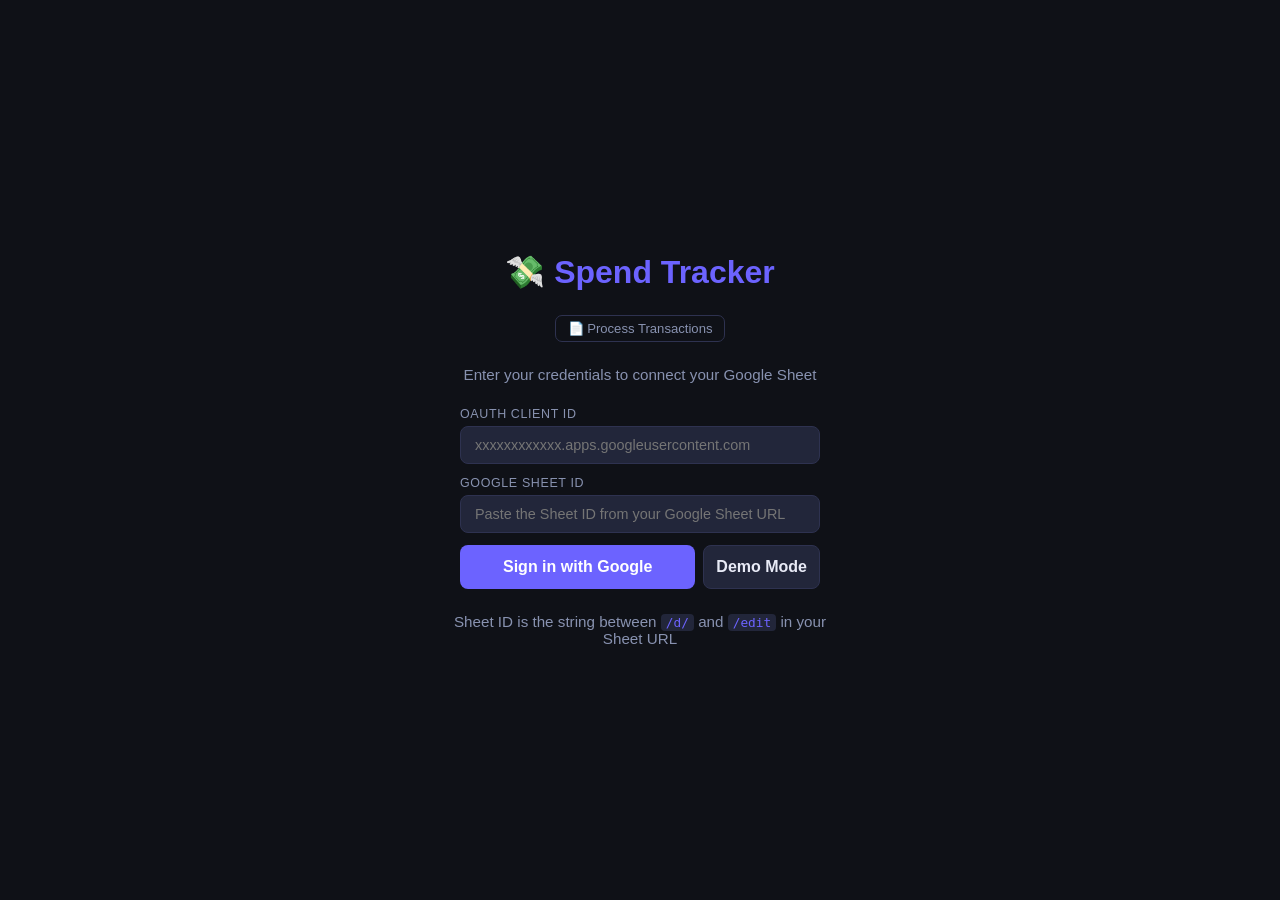
==== index.html @ 16cc3ffd "update to support tab names that are not strictly yeares" ====
<!DOCTYPE html>
<html lang="en">
<head>
  <meta charset="UTF-8" />
  <meta name="viewport" content="width=device-width, initial-scale=1.0"/>
  <title>Spend Tracker</title>
  <script src="https://accounts.google.com/gsi/client" async defer></script>
  <script src="./chart.umd.min.js"></script>
  <style>
    :root {
      --bg: #0f1117;
      --surface: #1a1d27;
      --surface2: #22263a;
      --accent: #6c63ff;
      --accent2: #ff6584;
      --text: #e8eaf6;
      --muted: #8892b0;
      --border: #2e3250;
      --green: #43e97b;
      --red: #ff6584;
    }
    * { box-sizing: border-box; margin: 0; padding: 0; }
    body { background: var(--bg); color: var(--text); font-family: 'Segoe UI', sans-serif; min-height: 100vh; }

    /* AUTH SCREEN */
    #auth-screen {
      display: flex; flex-direction: column; align-items: center; justify-content: center;
      height: 100vh; gap: 24px;
    }
    #auth-screen h1 { font-size: 2rem; color: var(--accent); }
    #auth-screen p { color: var(--muted); font-size: 0.95rem; }
    #config-form { display: flex; flex-direction: column; gap: 12px; width: 360px; }
    #config-form input {
      background: var(--surface2); border: 1px solid var(--border); color: var(--text);
      padding: 10px 14px; border-radius: 8px; font-size: 0.9rem; outline: none;
    }
    #config-form input:focus { border-color: var(--accent); }
    #signin-btn {
      background: var(--accent); color: white; border: none; padding: 12px;
      border-radius: 8px; font-size: 1rem; cursor: pointer; font-weight: 600;
      transition: opacity 0.2s; width: 100%;
    }
    #signin-btn:hover { opacity: 0.85; }
    #config-status { font-size: 0.8rem; color: var(--green); display: none; }
    #auth-error { color: var(--red); font-size: 0.85rem; display: none; }

    /* ── AUTH FORM LABELS ── */
    .field-group { display: flex; flex-direction: column; gap: 5px; }
    .field-group label { font-size: 0.78rem; color: var(--muted); text-transform: uppercase; letter-spacing: 0.05em; }
    .auth-hint { font-size: 0.75rem; color: var(--muted); max-width: 380px; text-align: center; }
    .auth-hint code { background: var(--surface2); padding: 1px 5px; border-radius: 4px; font-size: 0.8rem; color: var(--accent); }
    .btn-row { display:flex; gap:8px; }
    .btn-row #signin-btn { flex: 1 1 auto; width: auto; }
    .demo-mode-btn { background:var(--surface2); border:1px solid var(--border); color:var(--text); padding:12px; border-radius:8px; cursor:pointer; font-size: 1rem; font-weight: 600; }

    /* LOADING */
    #loading { display: none; text-align: center; padding: 60px; color: var(--muted); }
    .spinner { width: 36px; height: 36px; border: 3px solid var(--border); border-top-color: var(--accent); border-radius: 50%; animation: spin 0.8s linear infinite; margin: 0 auto 16px; }
    @keyframes spin { to { transform: rotate(360deg); } }

    /* MAIN APP */
    #app { display: none; padding: 24px; max-width: 1400px; margin: 0 auto; }
    header {
      display: flex; align-items: center; justify-content: space-between;
      margin-bottom: 28px; flex-wrap: wrap; gap: 12px;
    }
    header h1 { font-size: 1.6rem; color: var(--accent); }
    .header-controls { display: flex; gap: 12px; align-items: center; flex-wrap: wrap; }
    select, button.ctrl-btn {
      background: var(--surface2); border: 1px solid var(--border); color: var(--text);
      padding: 8px 14px; border-radius: 8px; font-size: 0.85rem; cursor: pointer; outline: none;
    }
    select:focus, button.ctrl-btn:focus { border-color: var(--accent); }
    button.ctrl-btn:hover { background: var(--border); }
    #signout-btn { color: var(--muted); font-size: 0.8rem; }

    /* KPI CARDS */
    .kpi-grid { display: grid; grid-template-columns: repeat(auto-fit, minmax(180px, 1fr)); gap: 16px; margin-bottom: 28px; }
    .kpi-card {
      background: var(--surface); border: 1px solid var(--border); border-radius: 12px;
      padding: 20px; display: flex; flex-direction: column; gap: 6px;
    }
    .kpi-label { color: var(--muted); font-size: 0.78rem; text-transform: uppercase; letter-spacing: 0.05em; }
    .kpi-value { font-size: 1.6rem; font-weight: 700; color: var(--text); }
    .kpi-sub { color: var(--muted); font-size: 0.8rem; }

    /* CHARTS GRID */
    .charts-grid { display: grid; grid-template-columns: 1fr 1fr; gap: 20px; margin-bottom: 28px; }
    @media (max-width: 900px) { .charts-grid { grid-template-columns: 1fr; } }
    .chart-card {
      background: var(--surface); border: 1px solid var(--border); border-radius: 12px; padding: 20px;
    }
    .chart-card h3 { font-size: 0.9rem; color: var(--muted); margin-bottom: 16px; text-transform: uppercase; letter-spacing: 0.05em; }
    .chart-wrap { position: relative; height: 280px; }
    .chart-wrap-tall { position: relative; height: 320px; }
    .chart-full { grid-column: 1 / -1; }

    /* TABLE */
    .table-card {
      background: var(--surface); border: 1px solid var(--border); border-radius: 12px;
      padding: 20px; margin-bottom: 28px; overflow-x: auto;
    }
    .table-header { display: flex; justify-content: space-between; align-items: center; margin-bottom: 16px; flex-wrap: wrap; gap: 10px; }
    .table-header h3 { font-size: 0.9rem; color: var(--muted); text-transform: uppercase; letter-spacing: 0.05em; }
    #search-input {
      background: var(--surface2); border: 1px solid var(--border); color: var(--text);
      padding: 7px 12px; border-radius: 8px; font-size: 0.85rem; outline: none; width: 220px;
    }
    #search-input:focus { border-color: var(--accent); }
    table { width: 100%; border-collapse: collapse; font-size: 0.85rem; }
    th {
      text-align: left; padding: 10px 12px; color: var(--muted); font-weight: 600;
      border-bottom: 1px solid var(--border); cursor: pointer; user-select: none; white-space: nowrap;
    }
    th:hover { color: var(--accent); }
    td { padding: 9px 12px; border-bottom: 1px solid var(--border); color: var(--text); }
    tr:last-child td { border-bottom: none; }
    tr:hover td { background: var(--surface2); }
    .amount-cell { font-weight: 600; }
    .amount-cell.is-positive { color: #4caf91; }
    .amount-cell.is-negative { color: #e05c5c; }

    .category-badge {
      display: inline-block; padding: 2px 8px; border-radius: 20px;
      font-size: 0.75rem; background: var(--surface2); border: 1px solid var(--border);
    }
    .pagination { display: flex; justify-content: flex-end; align-items: center; gap: 10px; margin-top: 14px; font-size: 0.85rem; color: var(--muted); }
    .page-btn { background: var(--surface2); border: 1px solid var(--border); color: var(--text); padding: 5px 12px; border-radius: 6px; cursor: pointer; }
    .page-btn:disabled { opacity: 0.35; cursor: default; }

    
    /* Make modal inputs match main config inputs */
    .modal-box input {
      background: var(--surface2); border: 1px solid var(--border); color: var(--text);
      padding: 10px 14px; border-radius: 8px; font-size: 0.9rem; outline: none; width: 100%;
    }
    .modal-box input:focus { border-color: var(--accent); }

    /* ── KPI INCOME/EXPENSE TINTS ── */
    .kpi-income { border-left: 3px solid #4caf91; }
    .kpi-expense { border-left: 3px solid #e05c5c; }
    .kpi-positive { color: #4caf91 !important; }
    .kpi-negative { color: #e05c5c !important; }

    /* ── MULTI-SELECT DROPDOWNS ── */
    .multi-select-wrapper { position: relative; display: inline-block; }
    .multi-select-trigger {
      background: var(--surface2); border: 1px solid var(--border); color: var(--text);
      padding: 8px 32px 8px 14px; border-radius: 8px; font-size: 0.85rem; cursor: pointer;
      user-select: none; white-space: nowrap; min-width: 140px; position: relative; display: inline-block;
    }
    .multi-select-trigger::after {
      content: "\25BE"; position: absolute; right: 12px; top: 50%; transform: translateY(-50%);
      color: var(--muted); pointer-events: none;
    }
    .multi-select-trigger.open { border-color: var(--accent); }
    .multi-select-dropdown {
      display: none; position: absolute; top: calc(100% + 6px); left: 0; z-index: 1000;
      background: var(--surface); border: 1px solid var(--border); border-radius: 10px;
      min-width: 210px; max-height: 300px; overflow-y: auto;
      box-shadow: 0 8px 32px #00000066; padding: 6px 0;
    }
    .multi-select-dropdown.open { display: block; }
    .ms-search {
      width: calc(100% - 16px); margin: 6px 8px 8px; padding: 7px 10px;
      background: var(--surface2); border: 1px solid var(--border); border-radius: 6px;
      color: var(--text); font-size: 0.82rem; outline: none; display: block;
    }
    .ms-search:focus { border-color: var(--accent); }
    .ms-actions { display: flex; gap: 8px; padding: 0 12px 8px; border-bottom: 1px solid var(--border); margin-bottom: 4px; }
    .ms-action-btn { font-size: 0.75rem; color: var(--accent); background: none; border: none; cursor: pointer; padding: 0; }
    .ms-action-btn:hover { text-decoration: underline; }
    .ms-option { display: flex; align-items: center; gap: 8px; padding: 7px 14px; cursor: pointer; font-size: 0.85rem; }
    .ms-option:hover { background: var(--surface2); }
    .ms-option input[type=checkbox] { accent-color: var(--accent); width: 14px; height: 14px; cursor: pointer; flex-shrink: 0; }
    .ms-option label { cursor: pointer; flex: 1; overflow: hidden; text-overflow: ellipsis; white-space: nowrap; }
    .ms-badge { background: var(--accent); color: white; border-radius: 10px; padding: 1px 7px; font-size: 0.72rem; font-weight: 700; margin-left: 4px; }

    /* ── CATEGORY TYPE MODAL ── */
    .modal-overlay {
      position: fixed; inset: 0; background: #00000099; z-index: 2000;
      display: flex; align-items: center; justify-content: center;
    }
    .modal-box {
      background: var(--surface); border: 1px solid var(--border); border-radius: 14px;
      padding: 28px; width: min(560px, 92vw); max-height: 80vh;
      display: flex; flex-direction: column; gap: 14px;
      box-shadow: 0 16px 60px #00000088;
    }
    .modal-header { display: flex; justify-content: space-between; align-items: center; }
    .modal-header h2 { font-size: 1.1rem; font-weight: 700; }
    .modal-close { background: none; border: none; color: var(--muted); font-size: 1.2rem; cursor: pointer; }
    .modal-close:hover { color: var(--text); }
    .modal-hint { font-size: 0.82rem; color: var(--muted); }
    #cat-type-list { overflow-y: auto; flex: 1; display: flex; flex-direction: column; gap: 6px; }
    .cat-type-row {
      display: flex; align-items: center; justify-content: space-between;
      padding: 9px 12px; border-radius: 8px; background: var(--surface2);
    }
    .cat-type-name { font-size: 0.88rem; flex: 1; }
    .type-toggle { display: flex; border-radius: 6px; overflow: hidden; border: 1px solid var(--border); }
    .type-btn {
      padding: 5px 14px; font-size: 0.78rem; font-weight: 600; cursor: pointer;
      border: none; background: var(--surface); color: var(--muted); transition: all 0.15s;
    }
    .type-btn.active-expense { background: #e05c5c22; color: #e05c5c; }
    .type-btn.active-income  { background: #4caf9122; color: #4caf91; }

    .header-nav { display: flex; align-items: center; gap: 4px; }
    .nav-link { color: var(--muted); text-decoration: none; font-size: 0.82rem; padding: 5px 12px; border-radius: 7px; border: 1px solid var(--border); transition: color 0.15s, border-color 0.15s; white-space: nowrap; }
    .nav-link:hover { color: var(--accent); border-color: var(--accent); }

    /* ── FREQUENCY TOGGLE ── */
    .freq-toggle-row {
      display: flex;
      align-items: center;
      gap: 10px;
      margin-bottom: 20px;  /* matches charts-grid gap of 20px */
    }
    .freq-toggle {
      display: inline-flex; border: 1px solid var(--border);
      border-radius: 8px; overflow: hidden; flex-shrink: 0;
    }
    .freq-btn {
      background: var(--surface2); color: var(--muted);
      border: none; padding: 7px 14px; font-size: 0.82rem;
      font-weight: 600; cursor: pointer; font-family: inherit;
      border-right: 1px solid var(--border); transition: background 0.15s, color 0.15s;
    }
    .freq-btn:last-child { border-right: none; }
    .freq-btn:hover { color: var(--text); }
    .freq-btn.active { background: var(--accent); color: white; }
  </style>
</head>

<body>
<!-- AUTH SCREEN -->
<div id="auth-screen">
  <h1>&#x1F4B8; Spend Tracker</h1>
      <nav class="header-nav"><a href="./process.html" class="nav-link">&#x1F4C4; Process Transactions</a></nav>
  <p>Enter your credentials to connect your Google Sheet</p>
  <div id="config-form">
    <div id="config-status">&#x2713; config.json found &mdash; values pre-filled</div>
    <div class="field-group">
      <label for="client-id-input">OAuth Client ID</label>
      <input type="text" id="client-id-input" placeholder="xxxxxxxxxxxx.apps.googleusercontent.com" autocomplete="off" spellcheck="false" />
    </div>
    <div class="field-group">
      <label for="sheet-id-input">Google Sheet ID</label>
      <input type="text" id="sheet-id-input" placeholder="Paste the Sheet ID from your Google Sheet URL" autocomplete="off" spellcheck="false" />
    </div>
    <div class="btn-row">
      <button id="signin-btn">Sign in with Google</button>
      <button id="demo-mode-btn" type="button" class="demo-mode-btn">Demo Mode</button>
    </div>
    <div id="auth-error"></div>
  </div>
  <p class="auth-hint">Sheet ID is the string between <code>/d/</code> and <code>/edit</code> in your Sheet URL</p>
</div>

<!-- LOADING -->
<div id="loading">
  <div class="spinner"></div>
  <p>Fetching your spending data...</p>
</div>

<!-- DEMO MODE MODAL -->
<div id="demo-overlay" class="modal-overlay" style="display:none">
  <div class="modal-box">
    <div class="modal-header">
      <h2>Demo Mode — Public Sheet</h2>
      <button class="modal-close" id="demo-close">&#x2715;</button>
    </div>
    <p class="modal-hint">Enter a public Google Sheet ID and comma-separated <code>gid</code> values for the tabs to ingest.</p>
    <div style="display:flex;flex-direction:column;gap:8px;">
      <div class="field-group">
        <label for="demo-sheet-id">Sheet ID</label>
        <input id="demo-sheet-id" type="text" placeholder="Public Sheet ID" />
      </div>
      <div class="field-group">
        <label for="demo-gids">gids (comma separated)</label>
        <input id="demo-gids" type="text" placeholder="e.g. 0,1" />
      </div>
      <div style="display:flex;gap:8px;justify-content:flex-end;margin-top:8px;">
        <button class="ctrl-btn" id="demo-load-btn">Load Demo</button>
        <button class="ctrl-btn" id="demo-cancel">Cancel</button>
      </div>
    </div>
  </div>
</div>

<!-- MAIN APP -->
<div id="app">
  <header>
    <h1>&#x1F4B8; Spend Tracker</h1>
    <div class="header-controls">
      <div class="multi-select-wrapper" id="year-wrapper">
        <div class="multi-select-trigger" id="year-trigger">All Years</div>
        <div class="multi-select-dropdown" id="year-dropdown">
          <div class="ms-actions">
            <button class="ms-action-btn" data-ms="year" data-action="all">Select all</button>
            <button class="ms-action-btn" data-ms="year" data-action="clear">Clear all</button>
          </div>
          <div id="year-options"></div>
        </div>
      </div>
      <div class="multi-select-wrapper" id="month-wrapper">
        <div class="multi-select-trigger" id="month-trigger">All Months</div>
        <div class="multi-select-dropdown" id="month-dropdown">
          <div class="ms-actions">
            <button class="ms-action-btn" data-ms="month" data-action="all">Select all</button>
            <button class="ms-action-btn" data-ms="month" data-action="clear">Clear all</button>
          </div>
          <div id="month-options"></div>
        </div>
      </div>
      <div class="multi-select-wrapper" id="owner-wrapper">
        <div class="multi-select-trigger" id="owner-trigger">All Owners</div>
        <div class="multi-select-dropdown" id="owner-dropdown">
          <input class="ms-search" id="owner-search" type="text" placeholder="Search&#x2026;" />
          <div class="ms-actions">
            <button class="ms-action-btn" data-ms="owner" data-action="all">Select all</button>
            <button class="ms-action-btn" data-ms="owner" data-action="clear">Clear all</button>
          </div>
          <div id="owner-options"></div>
        </div>
      </div>
      <div class="multi-select-wrapper" id="cat-wrapper">
        <div class="multi-select-trigger" id="cat-trigger">All Categories</div>
        <div class="multi-select-dropdown" id="cat-dropdown">
          <input class="ms-search" id="cat-search" type="text" placeholder="Search&#x2026;" />
          <div class="ms-actions">
            <button class="ms-action-btn" data-ms="cat" data-action="all">Select all</button>
            <button class="ms-action-btn" data-ms="cat" data-action="clear">Clear all</button>
          </div>
          <div id="cat-options"></div>
        </div>
      </div>
      <button class="ctrl-btn" id="cat-type-btn">&#x2699;&#xFE0F; Categories</button>
      <button class="ctrl-btn" id="refresh-btn">&#x27F3; Refresh</button>
      <button class="ctrl-btn" id="signout-btn">Sign Out</button>
    </div>
  </header>

  <!-- KPIs -->
  <div class="kpi-grid">
    <div class="kpi-card kpi-income">
      <div class="kpi-label">Total Income</div>
      <div class="kpi-value" id="kpi-income">&#x2014;</div>
      <div class="kpi-sub" id="kpi-income-sub"></div>
    </div>
    <div class="kpi-card kpi-expense">
      <div class="kpi-label">Total Expenses</div>
      <div class="kpi-value" id="kpi-expenses">&#x2014;</div>
      <div class="kpi-sub" id="kpi-expenses-sub"></div>
    </div>
    <div class="kpi-card">
      <div class="kpi-label">Net</div>
      <div class="kpi-value" id="kpi-net">&#x2014;</div>
      <div class="kpi-sub" id="kpi-net-sub"></div>
    </div>
    <div class="kpi-card">
      <div class="kpi-label">Avg Expenses / Month</div>
      <div class="kpi-value" id="kpi-avg-month">&#x2014;</div>
      <div class="kpi-sub" id="kpi-avg-sub"></div>
    </div>
    <div class="kpi-card">
      <div class="kpi-label">Top Expense Category</div>
      <div class="kpi-value" id="kpi-top-cat" style="font-size:1.1rem">&#x2014;</div>
      <div class="kpi-sub" id="kpi-top-cat-sub"></div>
    </div>
    <div class="kpi-card">
      <div class="kpi-label">Transactions</div>
      <div class="kpi-value" id="kpi-txns">&#x2014;</div>
      <div class="kpi-sub" id="kpi-txns-sub"></div>
    </div>
  </div>

  <!-- CATEGORY TYPE MODAL -->
  <div id="cat-type-overlay" class="modal-overlay" style="display:none">
    <div class="modal-box">
      <div class="modal-header">
        <h2>Category Type Mapping</h2>
        <button class="modal-close" id="cat-type-close">&#x2715;</button>
      </div>
      <p class="modal-hint">Toggle each category between <strong>Expense</strong> and <strong>Income</strong>. Changes apply immediately.</p>
      <div id="cat-type-list"></div>
    </div>
  </div>

  <!-- CHARTS FREQUENCY SELECTOR -->
  <div class="freq-toggle-row ">
    <span style="font-size:0.78rem; color:var(--muted); text-transform:uppercase; letter-spacing:0.05em;">Chart Period</span>
    <div class="freq-toggle" id="freq-toggle">
      <button class="freq-btn active" data-freq="monthly">Monthly</button>
      <button class="freq-btn" data-freq="quarterly">Quarterly</button>
      <button class="freq-btn" data-freq="yearly">Yearly</button>
    </div>
  </div>

<!-- CHARTS -->
  <div class="charts-grid">
    <div class="chart-card chart-full">
      <h3 id="title-trend">Net Trend</h3>
      <div class="chart-wrap"><canvas id="chart-trend"></canvas></div>
    </div>
    <div class="chart-card">
      <h3 id="title-exptrend">Expense Trend</h3>
      <div class="chart-wrap"><canvas id="chart-expense-trend"></canvas></div>
    </div>
    <div class="chart-card">
      <h3 id="title-income-trend">Income Trend</h3>
      <div class="chart-wrap"><canvas id="chart-income-trend"></canvas></div>
    </div>
    <div class="chart-card">
      <h3>Expense by Category</h3>
      <div class="chart-wrap-tall"><canvas id="chart-category-donut"></canvas></div>
    </div>
    <div class="chart-card">
      <h3>Top Expense Categories</h3>
      <div class="chart-wrap"><canvas id="chart-category-bar"></canvas></div>
    </div>
    <div class="chart-card chart-full">
      <h3 id="title-category-period">Categorized Expenses by Period</h3>
      <div class="chart-wrap-tall"><canvas id="chart-category-period"></canvas></div>
    </div>
  </div>

  <!-- TABLE -->
  <div class="table-card">
    <div class="table-header">
      <h3>Transactions</h3>
      <input type="text" id="search-input" placeholder="Search description, category&#x2026;" />
    </div>
    <table id="txn-table">
      <thead>
        <tr>
          <th data-col="date">Date &#x21D5;</th>
          <th data-col="description">Description &#x21D5;</th>
          <th data-col="amount">Amount &#x21D5;</th>
          <th data-col="category">Category &#x21D5;</th>
          <th data-col="account">Account &#x21D5;</th>
          <th data-col="accountOwner">Owner &#x21D5;</th>
          <th data-col="notes">Notes</th>
        </tr>
      </thead>
      <tbody id="txn-tbody"></tbody>
    </table>
    <div class="pagination">
      <span id="page-info"></span>
      <button class="page-btn" id="prev-btn">&#x2039; Prev</button>
      <button class="page-btn" id="next-btn">Next &#x203A;</button>
    </div>
  </div>
</div>

<script>
// ─── CONFIG LOADING ───────────────────────────────────────────────────────────
// Reads CLIENT_ID and SHEET_ID from config.json sitting next to this file.
// config.json format:
// {
//   "clientId": "YOUR_CLIENT_ID.apps.googleusercontent.com",
//   "sheetId":  "YOUR_GOOGLE_SHEET_ID"
// }

let CONFIG = {};

async function loadConfig() {
  try {
    const res = await fetch('./config.json');
    if (!res.ok) throw new Error('no config');
    CONFIG = await res.json();
    let prefilled = false;
    if (CONFIG.clientId) { document.getElementById('client-id-input').value = CONFIG.clientId; prefilled = true; }
    if (CONFIG.sheetId)  { document.getElementById('sheet-id-input').value  = CONFIG.sheetId;  prefilled = true; }
    if (prefilled) document.getElementById('config-status').style.display = 'block';
  } catch {
    // No config.json — boxes left blank for manual entry
  }
}

// ─── STATE ────────────────────────────────────────────────────────────────────
let accessToken = null;
let allData = [];
let filteredData = [];
let sortCol = 'date';
let sortDir = 'desc';
let currentPage = 1;
const PAGE_SIZE = 25;
let charts = {};

const MONTHS = ['Jan','Feb','Mar','Apr','May','Jun','Jul','Aug','Sep','Oct','Nov','Dec'];
const PALETTE = [
  '#6c63ff','#ff6584','#43e97b','#f7971e','#38f9d7','#fa709a',
  '#a18cd1','#ffecd2','#96fbc4','#f093fb','#4facfe','#43cbff'
];

// ─── INIT ─────────────────────────────────────────────────────────────────────
window.addEventListener('load', async () => {
  await loadConfig();
  document.getElementById('signin-btn').addEventListener('click', startSignIn);
  // Demo Mode button wiring
  const demoBtn = document.getElementById('demo-mode-btn');
  const demoOverlay = document.getElementById('demo-overlay');
  const demoClose = document.getElementById('demo-close');
  const demoCancel = document.getElementById('demo-cancel');
  const demoLoad = document.getElementById('demo-load-btn');
  const demoSheetInput = document.getElementById('demo-sheet-id');
  const demoGidsInput = document.getElementById('demo-gids');
  if (demoBtn) demoBtn.addEventListener('click', (e) => {
    e.stopPropagation();
    // Prefill public demo values
    if (demoSheetInput) demoSheetInput.value = '1Ub6uzHLCIEj7f4zMVY96VhFcR3gRoz9xt9j8hp86oLk';
    if (demoGidsInput) demoGidsInput.value = '0,1978512565';
    if (demoOverlay) demoOverlay.style.display = 'flex';
    if (demoSheetInput) demoSheetInput.focus();
  });
  if (demoClose) demoClose.addEventListener('click', () => demoOverlay.style.display = 'none');
  if (demoCancel) demoCancel.addEventListener('click', () => demoOverlay.style.display = 'none');
  if (demoOverlay) demoOverlay.addEventListener('click', (e) => { if (e.target === demoOverlay) demoOverlay.style.display = 'none'; });
  if (demoLoad) demoLoad.addEventListener('click', async () => {
    const sid = (demoSheetInput && demoSheetInput.value || '').trim();
    const gids = (demoGidsInput && demoGidsInput.value || '').split(',').map(s => s.trim()).filter(Boolean);
    if (!sid || gids.length === 0) { alert('Please enter sheet ID and at least one gid'); return; }
    demoOverlay.style.display = 'none';
    await loadPublicData(sid, gids);
  });
  initAllMultiSelects();
  document.getElementById('cat-type-btn').addEventListener('click', () => {
    document.getElementById('cat-type-overlay').style.display = 'flex';
  });
  document.getElementById('cat-type-close').addEventListener('click', () => {
    document.getElementById('cat-type-overlay').style.display = 'none';
  });
  document.getElementById('cat-type-overlay').addEventListener('click', (e) => {
    if (e.target === document.getElementById('cat-type-overlay'))
      document.getElementById('cat-type-overlay').style.display = 'none';
  });
  document.getElementById('freq-toggle').addEventListener('click', e => {
    const btn = e.target.closest('.freq-btn');
    if (!btn) return;
    chartFreq = btn.dataset.freq;
    document.querySelectorAll('.freq-btn').forEach(b => b.classList.toggle('active', b === btn));
    updateChartTitles();
    renderCharts();
  });
});

// ─── AUTH ─────────────────────────────────────────────────────────────────────
let tokenClient;

function startSignIn() {
  const clientId = document.getElementById('client-id-input').value.trim();
  const sheetId  = document.getElementById('sheet-id-input').value.trim();
  if (!clientId) { showAuthError('Please enter your OAuth Client ID.'); return; }
  if (!sheetId)  { showAuthError('Please enter your Google Sheet ID.'); return; }

  tokenClient = google.accounts.oauth2.initTokenClient({
    client_id: clientId,
    scope: 'https://www.googleapis.com/auth/spreadsheets.readonly',
    callback: async (resp) => {
      if (resp.error) { showAuthError('Sign-in failed: ' + resp.error); return; }
      accessToken = resp.access_token;
      await loadAllData(sheetId);
    }
  });
  tokenClient.requestAccessToken({ prompt: 'consent' });
}

function showAuthError(msg) {
  const el = document.getElementById('auth-error');
  el.textContent = msg;
  el.style.display = 'block';
}

// ─── DATA FETCHING ────────────────────────────────────────────────────────────
async function loadAllData(sheetId) {
  document.getElementById('auth-screen').style.display = 'none';
  document.getElementById('loading').style.display = 'block';

  const currentYear = new Date().getFullYear();
  const sheetTabs = CONFIG.sheetTabs || Array.from({ length: currentYear - 2019 }, (_, i) => String(2020 + i));

  const results = await Promise.all(
    sheetTabs.map(async tab => {
      try {
        const range = encodeURIComponent(`${tab}!A:H`);
        const url = `https://sheets.googleapis.com/v4/spreadsheets/${sheetId}/values/${range}`;
        const res = await fetch(url, { headers: { Authorization: `Bearer ${accessToken}` } });
        console.log(`Tab "${tab}" → HTTP ${res.status}`);
        if (!res.ok) return [];
        const json = await res.json();
        const rows = json.values;
        console.log(`Tab "${tab}" → rows:`, rows?.length);
        if (!rows || rows.length < 2) return [];

        const headers = rows[0].map(h => h.trim().toLowerCase());
        console.log(`Tab "${tab}" → headers:`, headers);
        const idx = {
          date:         headers.indexOf('date'),
          description:  headers.indexOf('description'),
          amount:       headers.indexOf('amount'),
          account:      headers.indexOf('account'),
          category:     headers.indexOf('category'),
          month:        headers.indexOf('month'),
          accountOwner: headers.indexOf('account owner'),
          notes:        headers.indexOf('notes'),
        };

        return rows.slice(1).flatMap(r => {
          const amount = parseFloat((r[idx.amount] || '0').replace(/[$,]/g, ''));
          if (!r[idx.date] || isNaN(amount) || amount === 0) return [];
          const parts = r[idx.date].split('/');
          const dateObj = parts.length === 3
            ? new Date(parseInt(parts[2]), parseInt(parts[0]) - 1, parseInt(parts[1]))
            : null;
          return [{
            date:         r[idx.date] || '',
            dateObj,
            year:         dateObj ? dateObj.getFullYear() : null,
            monthNum:     dateObj ? dateObj.getMonth() + 1 : null,
            description:  r[idx.description] || '',
            amount,
            account:      idx.account      >= 0 ? (r[idx.account]      || '')               : '',
            category:     idx.category     >= 0 ? (r[idx.category]     || 'Uncategorized')  : 'Uncategorized',
            accountOwner: idx.accountOwner >= 0 ? (r[idx.accountOwner] || '')               : '',
            notes:        idx.notes        >= 0 ? (r[idx.notes]        || '')               : '',
          }];
        });

      } catch (e) {
        console.warn(`Could not load sheet tab "${tab}"`, e);
        return [];
      }
    })
  );
  console.log('sheetTabs used:', sheetTabs);
  console.log('results:', results);
  console.log('allData after flat:', results.flat().length, 'rows');

  allData = results.flat().sort((a, b) => (b.dateObj || 0) - (a.dateObj || 0));
  document.getElementById('loading').style.display = 'none';
  document.getElementById('app').style.display = 'block';
  populateFilters();
  applyFiltersAndRender();
}


// ─── FILTERS ──────────────────────────────────────────────────────────────────
function populateFilters() {
  const years = [...new Set(allData.map(r => r.year))].sort((a,b) => b-a);
  populateMSOptions('year', years.map(y => ({ value: String(y), label: String(y) })));

  const MONTH_NAMES = ['January','February','March','April','May','June','July','August','September','October','November','December'];
  const monthNums = new Set(allData.map(r => r.monthNum).filter(Boolean));
  const months = MONTH_NAMES.map((name,i) => ({ value: String(i+1), label: name })).filter(m => monthNums.has(parseInt(m.value)));
  populateMSOptions('month', months);

  const owners = [...new Set(allData.map(r => r.accountOwner).filter(Boolean))].sort();
  populateMSOptions('owner', owners.map(o => ({ value: o, label: o })));

  const cats = [...new Set(allData.map(r => r.category))].sort();
  populateMSOptions('cat', cats.map(c => ({ value: c, label: c })));

  buildCategoryTypeDefaults(cats);
  renderCategoryTypeModal(cats);
}

function getFilters() { return {}; }

function applyFiltersAndRender() {
  filteredData = allData.filter(r => {
    if (excluded.year.size  > 0 && excluded.year.has(String(r.year)))      return false;
    if (excluded.month.size > 0 && excluded.month.has(String(r.monthNum))) return false;
    if (excluded.owner.size > 0 && excluded.owner.has(r.accountOwner))     return false;
    if (excluded.cat.size   > 0 && excluded.cat.has(r.category))           return false;
    
    return true;
  });
  currentPage = 1;
  renderKPIs();
  updateChartTitles();
  renderCharts();
  renderTable();
}

// ─── DEMO / PUBLIC SHEETS LOADING ───────────────────────────────────────────
// Parse CSV text into array of rows (handles quoted fields)
function parseCSV(text) {
  const rows = [];
  let cur = [];
  let field = '';
  let inQuotes = false;
  for (let i = 0; i < text.length; i++) {
    const ch = text[i];
    const next = text[i+1];
    if (ch === '"') {
      if (inQuotes && next === '"') { field += '"'; i++; }
      else inQuotes = !inQuotes;
      continue;
    }
    if (ch === ',' && !inQuotes) {
      cur.push(field); field = ''; continue;
    }
    if ((ch === '\n' || ch === '\r') && !inQuotes) {
      if (field !== '' || cur.length > 0) { cur.push(field); rows.push(cur); cur = []; field = ''; }
      if (ch === '\r' && next === '\n') i++;
      continue;
    }
    field += ch;
  }
  if (field !== '' || cur.length > 0) { cur.push(field); rows.push(cur); }
  return rows.map(r => r.map(c => c.trim()));
}

async function loadPublicData(sheetId, gids) {
  document.getElementById('auth-screen').style.display = 'none';
  document.getElementById('loading').style.display = 'block';
  const combined = [];
  for (const gid of gids) {
    try {
      const url = `https://docs.google.com/spreadsheets/d/${sheetId}/gviz/tq?tqx=out:csv&gid=${encodeURIComponent(gid)}`;
      const res = await fetch(url);
      if (!res.ok) { console.warn('Failed to fetch gid', gid); continue; }
      const text = await res.text();
      const rows = parseCSV(text);
      if (!rows || rows.length < 2) continue;
      const headers = rows[0].map(h => h.trim().toLowerCase());
      const idx = {
        date:         headers.indexOf('date'),
        description:  headers.indexOf('description'),
        amount:       headers.indexOf('amount'),
        account:      headers.indexOf('account'),
        category:     headers.indexOf('category'),
        month:        headers.indexOf('month'),
        accountOwner: headers.indexOf('account owner'),
        notes:        headers.indexOf('notes'),
      };
      for (let i = 1; i < rows.length; i++) {
        const r = rows[i];
        const rawAmt = (r[idx.amount] || '0').replace(/[$,]/g, '');
        const amount = parseFloat(rawAmt);
        if (!r[idx.date] || isNaN(amount) || amount === 0) continue;
        const parts = (r[idx.date] || '').split('/');
        const dateObj = parts.length === 3
          ? new Date(`${parts[2]}-${parts[0].padStart(2,'0')}-${parts[1].padStart(2,'0')}`)
          : new Date(r[idx.date]);
        const year = dateObj && !isNaN(dateObj) ? dateObj.getFullYear() : null;
        combined.push({
          date:         r[idx.date] || '',
          dateObj,
          year,
          monthNum:     dateObj && !isNaN(dateObj) ? dateObj.getMonth() + 1 : null,
          description:  r[idx.description] || '',
          amount,
          account:      idx.account >= 0      ? (r[idx.account] || '')      : '',
          category:     idx.category >= 0     ? (r[idx.category] || 'Uncategorized') : 'Uncategorized',
          accountOwner: idx.accountOwner >= 0 ? (r[idx.accountOwner] || '') : '',
          notes:        idx.notes >= 0        ? (r[idx.notes] || '')        : '',
        });
      }
    } catch (e) {
      console.warn('Could not load public gid', gid, e);
    }
  }
  allData = combined.sort((a,b) => (b.dateObj || 0) - (a.dateObj || 0));
  document.getElementById('loading').style.display = 'none';
  document.getElementById('app').style.display = 'block';
  populateFilters();
  applyFiltersAndRender();
}

// ─── KPIs ─────────────────────────────────────────────────────────────────────
function fmt(n) {
  return '$' + n.toLocaleString('en-US', { minimumFractionDigits: 2, maximumFractionDigits: 2 });
}

function renderKPIs() {
  const incomeRows  = filteredData.filter(r => (categoryTypes[r.category] || 'Expense') === 'Income');
  const expenseRows = filteredData.filter(r => (categoryTypes[r.category] || 'Expense') === 'Expense');

  const totalIncome  = incomeRows.reduce((s,r)  => s + r.amount, 0);
  const totalExpense = expenseRows.reduce((s,r) => s + r.amount, 0);
  const net = totalIncome + totalExpense; // expenses are typically negative, so this is income - |expenses|

  document.getElementById('kpi-income').textContent      = fmt(totalIncome);
  document.getElementById('kpi-income-sub').textContent  = `${incomeRows.length} transactions`;
  document.getElementById('kpi-expenses').textContent    = fmt(Math.abs(totalExpense));
  document.getElementById('kpi-expenses-sub').textContent= `${expenseRows.length} transactions`;

  const netEl = document.getElementById('kpi-net');
  netEl.textContent = fmt(net);
  netEl.className = 'kpi-value ' + (net >= 0 ? 'kpi-positive' : 'kpi-negative');
  document.getElementById('kpi-net-sub').textContent = net >= 0 ? 'Surplus' : 'Deficit';

  const monthKeys  = [...new Set(expenseRows.filter(r => r.monthNum).map(r => `${r.year}-${r.monthNum}`))];
  const avgExpense = monthKeys.length ? totalExpense / monthKeys.length : totalExpense;
  document.getElementById('kpi-avg-month').textContent = fmt(Math.abs(avgExpense));
  document.getElementById('kpi-avg-sub').textContent   = `over ${monthKeys.length} month${monthKeys.length !== 1 ? 's' : ''}`;

  // Top expense category by absolute spend
  const catGroups = groupBy(expenseRows, r => r.category);
  const topCat    = Object.entries(catGroups).sort((a,b) => Math.abs(sumArr(b[1])) - Math.abs(sumArr(a[1])))[0];
  if (topCat) {
    document.getElementById('kpi-top-cat').textContent     = topCat[0];
    document.getElementById('kpi-top-cat-sub').textContent = fmt(Math.abs(sumArr(topCat[1])));
  }

  document.getElementById('kpi-txns').textContent     = filteredData.length.toLocaleString();
  document.getElementById('kpi-txns-sub').textContent  = `${incomeRows.length} income · ${expenseRows.length} expense`;
}

// ─── CHARTS ───────────────────────────────────────────────────────────────────
let chartFreq = 'monthly';
function getFreqKey(row) {
  if (!row.year || !row.monthNum) return null;
  if (chartFreq === 'yearly')    return String(row.year);
  if (chartFreq === 'quarterly') return `${row.year}-Q${Math.ceil(row.monthNum / 3)}`;
  return `${row.year}-${String(row.monthNum).padStart(2, '0')}`;
}

function freqKeyLabel(key) {
  if (chartFreq === 'yearly')    return key;
  if (chartFreq === 'quarterly') return key.replace('-', ' ');  // "2024 Q2"
  const [y, m] = key.split('-');
  return `${MONTHS[parseInt(m) - 1]} ${y.slice(2)}`;           // "Jan 24"
}

const CHART_TITLES = {
  monthly:   { trend: 'Monthly Net Trend',      exptrend: 'Monthly Expense Trend',   inctrend: 'Monthly Income Trend',   catmonth: 'Month-over-Month Expenses' },
  quarterly: { trend: 'Quarterly Net Trend',    exptrend: 'Quarterly Expense Trend', inctrend: 'Quarterly Income Trend', catmonth: 'Quarter-over-Quarter Expenses' },
  yearly:    { trend: 'Yearly Net Trend',        exptrend: 'Yearly Expense Trend',    inctrend: 'Yearly Income Trend',    catmonth: 'Year-over-Year Expenses' },
};

function updateChartTitles() {
  const t = CHART_TITLES[chartFreq];
  document.getElementById('title-trend').textContent    = t.trend;
  document.getElementById('title-exptrend').textContent = t.exptrend;
  document.getElementById('title-income-trend').textContent = t.inctrend;
  document.getElementById('title-category-period').textContent = t.catmonth;
}

function destroyChart(id) { if (charts[id]) { charts[id].destroy(); delete charts[id]; } }
function renderCharts() {
  renderNetTrendChart();
  renderExpenseTrendChart();
  renderIncomeTrendChart();
  renderCategoryDonut();
  renderCategoryBar();
  renderCategoryMonthChart();
}

function renderNetTrendChart() {
  destroyChart('trend');
  const keys = [...new Set(filteredData.filter(r => r.monthNum).map(r => getFreqKey(r)).filter(Boolean))].sort();
  const labels = keys.map(freqKeyLabel);
  const netData = keys.map(k => {
    const inc = sumArr(filteredData.filter(r => getFreqKey(r) === k && categoryTypes[r.category] !== 'Expense'));
    const exp = sumArr(filteredData.filter(r => getFreqKey(r) === k && categoryTypes[r.category] === 'Expense'));
    return inc + exp;
  });
  charts['trend'] = new Chart(document.getElementById('chart-trend'), {
    type: 'line',
    data: { labels, datasets: [{ label: 'Net', data: netData, borderColor: PALETTE[2], backgroundColor: PALETTE[2] + '22', fill: true, tension: 0.4, pointRadius: 4, pointBackgroundColor: PALETTE[2] }] },
    options: { ...baseOpts(), scales: { x: { ...axisStyle(), ticks: tickStyle() }, y: { ...axisStyle(), ticks: { ...tickStyle(), callback: v => v.toLocaleString() } } } }
  });
}

function renderExpenseTrendChart() {
  destroyChart('exptrend');
  const rows = filteredData.filter(r => categoryTypes[r.category] === 'Expense' && r.monthNum);
  const keys = [...new Set(rows.map(r => getFreqKey(r)).filter(Boolean))].sort();
  const labels = keys.map(freqKeyLabel);
  const values = keys.map(k => Math.abs(sumArr(rows.filter(r => getFreqKey(r) === k))));
  charts['exptrend'] = new Chart(document.getElementById('chart-expense-trend'), {
    type: 'line',
    data: { labels, datasets: [{ label: 'Expenses', data: values, borderColor: '#e05c5c', backgroundColor: '#e05c5c22', fill: true, tension: 0.4, pointRadius: 4, pointBackgroundColor: '#e05c5c' }] },
    options: { ...baseOpts(), scales: { x: { ...axisStyle(), ticks: tickStyle() }, y: { ...axisStyle(), ticks: { ...tickStyle(), callback: v => v.toLocaleString() } } } }
  });
}

function renderIncomeTrendChart() {
  destroyChart('inctrend');
  const rows = filteredData.filter(r => categoryTypes[r.category] !== 'Expense' && r.monthNum);
  const keys = [...new Set(rows.map(r => getFreqKey(r)).filter(Boolean))].sort();
  const labels = keys.map(freqKeyLabel);
  const values = keys.map(k => sumArr(rows.filter(r => getFreqKey(r) === k)));
  charts['inctrend'] = new Chart(document.getElementById('chart-income-trend'), {
    type: 'line',
    data: { labels, datasets: [{ label: 'Income', data: values, borderColor: '#4caf91', backgroundColor: '#4caf9122', fill: true, tension: 0.4, pointRadius: 4, pointBackgroundColor: '#4caf91' }] },
    options: { ...baseOpts(), scales: { x: { ...axisStyle(), ticks: tickStyle() }, y: { ...axisStyle(), ticks: { ...tickStyle(), callback: v => v.toLocaleString() } } } }
  });
}

function renderCategoryMonthChart() {
  destroyChart('catmonth');
  const rows = filteredData.filter(r => categoryTypes[r.category] === 'Expense' && r.monthNum);
  const topCats = Object.entries(groupBy(rows, r => r.category))
    .sort((a, b) => Math.abs(sumArr(b[1])) - Math.abs(sumArr(a[1]))).slice(0, 6).map(e => e[0]);
  const keys = [...new Set(rows.map(r => getFreqKey(r)).filter(Boolean))].sort();
  const labels = keys.map(freqKeyLabel);
  const datasets = topCats.map((cat, i) => ({
    label: cat,
    data: keys.map(k => Math.abs(sumArr(rows.filter(r => r.category === cat && getFreqKey(r) === k)))),
    backgroundColor: PALETTE[i % PALETTE.length] + 'cc', borderRadius: 4,
  }));
  charts['catmonth'] = new Chart(document.getElementById('chart-category-period'), {
    type: 'bar',
    data: { labels, datasets },
    options: { ...baseOpts(), scales: { x: { stacked: true, ...axisStyle(), ticks: tickStyle() }, y: { stacked: true, ...axisStyle(), ticks: { ...tickStyle(), callback: v => v.toLocaleString() } } } }
  });
}

function renderCategoryDonut() {
  destroyChart('donut');
  const rows   = filteredData.filter(r => (categoryTypes[r.category] || 'Expense') === 'Expense');
  const sorted = Object.entries(groupBy(rows, r => r.category))
    .map(([cat, recs]) => [cat, Math.abs(sumArr(recs))]).sort((a, b) => b[1] - a[1]);
  const palette = sorted.map((_, i) => PALETTE[i % PALETTE.length]);
  charts['donut'] = new Chart(document.getElementById('chart-category-donut'), {
    type: 'doughnut',
    data: { labels: sorted.map(e => e[0]), datasets: [{ data: sorted.map(e => e[1]), backgroundColor: palette, borderWidth: 0 }] },
    options: { ...baseOpts(), layout: { padding: 8 },
      plugins: { ...baseOpts().plugins,
        legend: { position: 'bottom', labels: { color: '#8892b0', font: { size: 11 }, boxWidth: 12, padding: 10,
          generateLabels: chart => chart.data.labels.map((lbl, i) => ({
            text: lbl.length > 24 ? lbl.slice(0, 23) + '…' : lbl,
            fillStyle: chart.data.datasets[0].backgroundColor[i], fontColor: '#8892b0', hidden: false, index: i })) } },
        tooltip: { callbacks: { label: c => ` ${c.label}: ${fmt(c.raw)}` } } } }
  });
}

function renderCategoryBar() {
  destroyChart('catbar');
  const rows   = filteredData.filter(r => (categoryTypes[r.category] || 'Expense') === 'Expense');
  const sorted = Object.entries(groupBy(rows, r => r.category))
    .map(([cat, recs]) => [cat, Math.abs(sumArr(recs))]).sort((a, b) => b[1] - a[1]).slice(0, 10);
  charts['catbar'] = new Chart(document.getElementById('chart-category-bar'), {
    type: 'bar',
    data: { labels: sorted.map(e => e[0]), datasets: [{ data: sorted.map(e => e[1]), backgroundColor: PALETTE, borderRadius: 6 }] },
    options: { ...baseOpts(), plugins: { ...baseOpts().plugins, legend: { display: false } },
      scales: { x: { ...axisStyle(), ticks: { ...tickStyle(), maxRotation: 35 } }, y: { ...axisStyle(), ticks: { ...tickStyle(), callback: v => '$' + v.toLocaleString() } } } }
  });
}

function baseOpts() {
  return {
    responsive: true, maintainAspectRatio: false,
    plugins: { legend: { display: false }, tooltip: { backgroundColor: '#22263a', titleColor: '#e8eaf6', bodyColor: '#8892b0', borderColor: '#2e3250', borderWidth: 1 } }
  };
}
function axisStyle() { return { grid: { color: '#2e3250' }, border: { color: '#2e3250' } }; }
function tickStyle() { return { color: '#8892b0', font: { size: 11 } }; }

// ─── TABLE ────────────────────────────────────────────────────────────────────
function renderTable() {
  
  const q = document.getElementById('search-input').value.toLowerCase();
  const tableData = q
    ? filteredData.filter(r => [r.description, r.category, r.notes].some(s => s && s.toLowerCase().includes(q)))
    : filteredData
  
  let data = [...tableData].sort((a, b) => {
    let av = sortCol === 'date' ? (a.dateObj || 0) : sortCol === 'amount' ? a.amount : (a[sortCol] || '');
    let bv = sortCol === 'date' ? (b.dateObj || 0) : sortCol === 'amount' ? b.amount : (b[sortCol] || '');
    if (av < bv) return sortDir === 'asc' ? -1 : 1;
    if (av > bv) return sortDir === 'asc' ?  1 : -1;
    return 0;
  });

  const total = data.length;
  const start = (currentPage - 1) * PAGE_SIZE;
  const page  = data.slice(start, start + PAGE_SIZE);
  document.getElementById('txn-tbody').innerHTML = page.map(r => `
    <tr>
      <td>${r.date}</td>
      <td>${esc(r.description)}</td>
      <td class="amount-cell ${r.amount >= 0 ? 'is-positive' : 'is-negative'}">${fmt(r.amount)}</td>
      <td><span class="category-badge">${esc(r.category)}</span></td>
      <td>${esc(r.account)}</td>
      <td>${esc(r.accountOwner)}</td>
      <td style="color:var(--muted);font-size:0.8rem">${esc(r.notes)}</td>
    </tr>`).join('');

  document.getElementById('page-info').textContent = total
    ? `${start + 1}–${Math.min(start + PAGE_SIZE, total)} of ${total}`
    : 'No results';
  document.getElementById('prev-btn').disabled = currentPage === 1;
  document.getElementById('next-btn').disabled = start + PAGE_SIZE >= total;
}

document.querySelectorAll('th[data-col]').forEach(th => {
  th.addEventListener('click', () => {
    const col = th.dataset.col;
    sortDir = sortCol === col ? (sortDir === 'asc' ? 'desc' : 'asc') : 'desc';
    sortCol = col;
    renderTable();
  });
});

document.getElementById('prev-btn').addEventListener('click', () => { currentPage--; renderTable(); });
document.getElementById('next-btn').addEventListener('click', () => { currentPage++; renderTable(); });

document.getElementById('search-input').addEventListener('input', () => {
  currentPage = 1;
  renderTable();
});

document.getElementById('refresh-btn').addEventListener('click', () => {
  const sheetId = document.getElementById('sheet-id-input').value.trim();
  if (sheetId && accessToken) loadAllData(sheetId);
});

document.getElementById('signout-btn').addEventListener('click', () => {
  google.accounts.oauth2.revoke(accessToken, () => { location.reload(); });
});

// ─── UTILS ────────────────────────────────────────────────────────────────────
function groupBy(arr, fn) {
  return arr.reduce((acc, r) => { const k = fn(r); (acc[k] = acc[k] || []).push(r); return acc; }, {});
}
function sumArr(arr) {
  return arr.reduce((s, r) => s + (typeof r === 'object' ? r.amount : r), 0);
}
function esc(s) {
  return (s || '').replace(/&/g, '&amp;').replace(/</g, '&lt;').replace(/>/g, '&gt;');
}

// ─── CATEGORY TYPE MAPPING ────────────────────────────────────────────────────
// categoryTypes: { [categoryName]: 'Income' | 'Expense' }
// Default: any category whose name contains "income" (case-insensitive) → Income, else → Expense
let categoryTypes = {};

function buildCategoryTypeDefaults(cats) {
  cats.forEach(cat => {
    if (!(cat in categoryTypes)) {
      categoryTypes[cat] = /income/i.test(cat) ? 'Income' : 'Expense';
    }
  });
}

function renderCategoryTypeModal(cats) {
  const list = document.getElementById('cat-type-list');
  list.innerHTML = '';
  cats.forEach(cat => {
    const type = categoryTypes[cat] || 'Expense';
    const row  = document.createElement('div');
    row.className = 'cat-type-row';
    row.innerHTML =
      '<span class="cat-type-name">' + esc(cat) + '</span>' +
      '<div class="type-toggle">' +
        '<button class="type-btn ' + (type === 'Expense' ? 'active-expense' : '') + '" data-cat="' + esc(cat) + '" data-type="Expense">Expense</button>' +
        '<button class="type-btn ' + (type === 'Income'  ? 'active-income'  : '') + '" data-cat="' + esc(cat) + '" data-type="Income">Income</button>' +
      '</div>';
    row.querySelectorAll('.type-btn').forEach(btn => {
      btn.addEventListener('click', () => {
        const c = btn.dataset.cat, t = btn.dataset.type;
        categoryTypes[c] = t;
        // Update button states in this row
        row.querySelectorAll('.type-btn').forEach(b => {
          b.className = 'type-btn' +
            (b.dataset.type === 'Expense' && t === 'Expense' ? ' active-expense' : '') +
            (b.dataset.type === 'Income'  && t === 'Income'  ? ' active-income'  : '');
        });
        renderKPIs(); // live update KPIs, no need to re-filter
      });
    });
    list.appendChild(row);
  });
}

// ─── UNIFIED MULTI-SELECT ENGINE ─────────────────────────────────────────────
const excluded = { year: new Set(), month: new Set(), owner: new Set(), cat: new Set() };
const MS_CONFIG = {
  year:  { label: 'All Years',      singular: 'Year'     },
  month: { label: 'All Months',     singular: 'Month'    },
  owner: { label: 'All Owners',     singular: 'Owner'    },
  cat:   { label: 'All Categories', singular: 'Category' },
};
const MS_KEYS = ['year','month','owner','cat'];

function initAllMultiSelects() {
  MS_KEYS.forEach(key => {
    const trigger  = document.getElementById(key + '-trigger');
    const dropdown = document.getElementById(key + '-dropdown');
    const search   = document.getElementById(key + '-search');
    trigger.addEventListener('click', (e) => {
      e.stopPropagation();
      const wasOpen = dropdown.classList.contains('open');
      closeAllDropdowns();
      if (!wasOpen) {
        dropdown.classList.add('open');
        trigger.classList.add('open');
        if (search) { search.value = ''; filterMSSearch(key); search.focus(); }
      }
    });
    if (search) search.addEventListener('input', () => filterMSSearch(key));
  });

  document.querySelectorAll('.ms-action-btn[data-ms]').forEach(btn => {
    btn.addEventListener('click', (e) => {
      e.stopPropagation();
      const key = btn.dataset.ms, action = btn.dataset.action;
      const cbs = document.querySelectorAll('#' + key + '-options .ms-option input');
      if (action === 'all') {
        excluded[key].clear();
        cbs.forEach(cb => cb.checked = true);
      } else {
        cbs.forEach(cb => { cb.checked = false; excluded[key].add(cb.value); });
      }
      updateMSTrigger(key);
      applyFiltersAndRender();
      closeAllDropdowns();
    });
  });

  document.addEventListener('click', () => closeAllDropdowns());
}

function closeAllDropdowns() {
  MS_KEYS.forEach(k => {
    document.getElementById(k + '-dropdown').classList.remove('open');
    document.getElementById(k + '-trigger').classList.remove('open');
  });
}

function filterMSSearch(key) {
  const s = document.getElementById(key + '-search');
  if (!s) return;
  const q = s.value.toLowerCase();
  document.querySelectorAll('#' + key + '-options .ms-option').forEach(opt => {
    opt.style.display = opt.dataset.label.toLowerCase().includes(q) ? '' : 'none';
  });
}

function populateMSOptions(key, items) {
  const container = document.getElementById(key + '-options');
  container.innerHTML = '';
  excluded[key].clear();
  items.forEach(({ value, label }) => {
    const div = document.createElement('div');
    div.className = 'ms-option';
    div.dataset.label = label;
    const safeId  = key + '_' + value.replace(/[^a-zA-Z0-9]/g, '_');
    const safeVal = value.replace(/"/g, '&quot;');
    const safeLbl = label.replace(/</g, '&lt;');
    div.innerHTML = '<input type="checkbox" id="' + safeId + '" value="' + safeVal + '" checked>' +
                    '<label for="' + safeId + '">' + safeLbl + '</label>';
    div.addEventListener('click', (e) => e.stopPropagation());
    div.querySelector('input').addEventListener('change', (e) => {
      if (e.target.checked) excluded[key].delete(value);
      else excluded[key].add(value);
      updateMSTrigger(key);
      applyFiltersAndRender();
    });
    container.appendChild(div);
  });
  updateMSTrigger(key);
}

function updateMSTrigger(key) {
  const trigger = document.getElementById(key + '-trigger');
  const total   = document.querySelectorAll('#' + key + '-options .ms-option input').length;
  const checked = document.querySelectorAll('#' + key + '-options .ms-option input:checked').length;
  const cfg = MS_CONFIG[key];
  if (total === 0 || checked === total) {
    trigger.textContent = cfg.label;
  } else if (checked === 0) {
    trigger.textContent = 'No ' + cfg.singular + 's';
  } else {
    trigger.innerHTML = cfg.singular + 's <span class="ms-badge">' + checked + ' / ' + total + '</span>';
  }
}
</script>
</body>
</html>
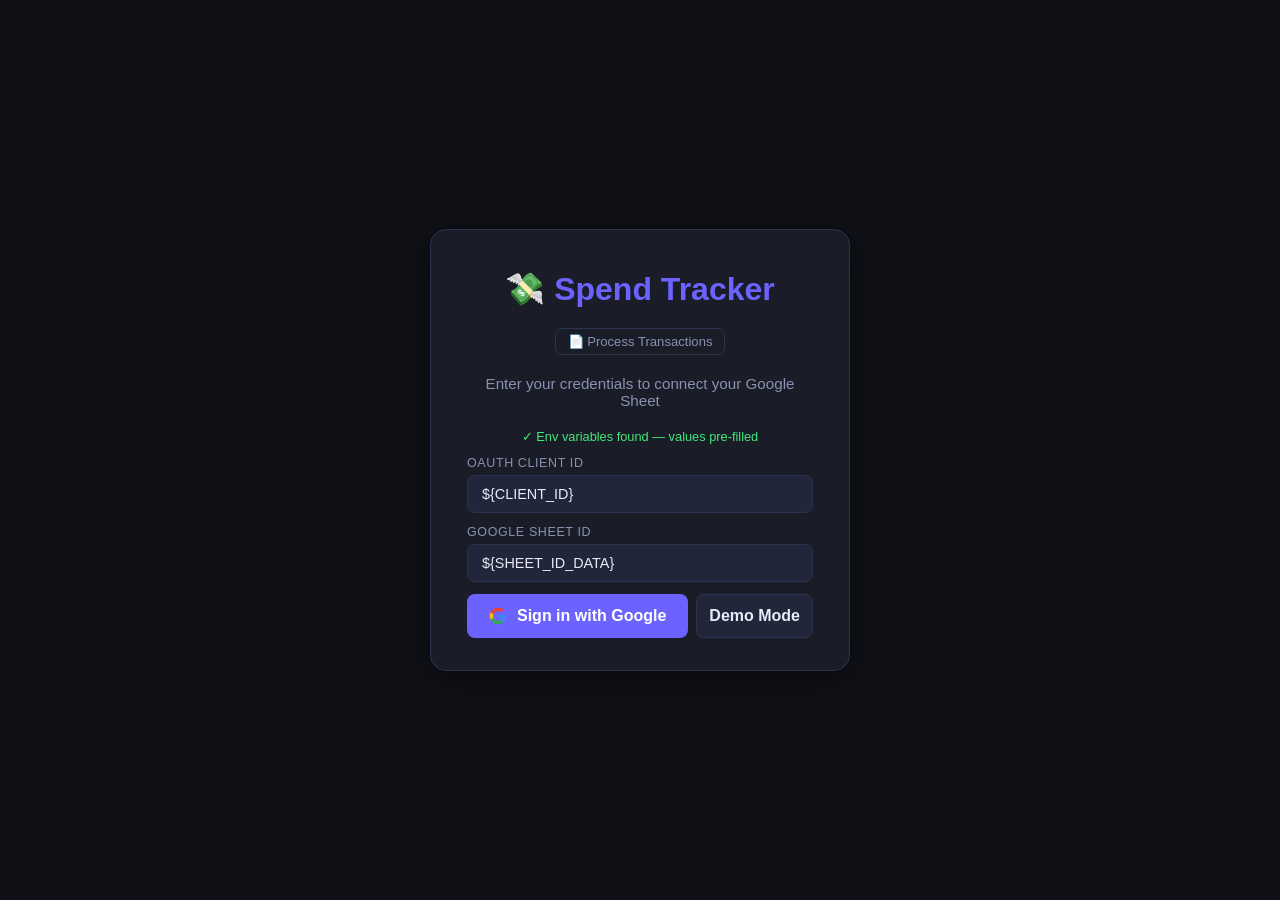
==== commit 69415283: "add support to load from environment variables instead of a stored config.json. keep config for loca" ====
--- a/index.html
+++ b/index.html
@@ -4,6 +4,13 @@
   <meta charset="UTF-8" />
   <meta name="viewport" content="width=device-width, initial-scale=1.0"/>
   <title>Spend Tracker</title>
+  <script>
+    window.ENV = {
+      CLIENT_ID: "${CLIENT_ID}",
+      SHEET_ID_DATA: "${SHEET_ID_DATA}",
+      DOC_ID_CONFIG: "${DOC_ID_CONFIG}"
+    };
+  </script>
   <script src="https://accounts.google.com/gsi/client" async defer></script>
   <script src="./chart.umd.min.js"></script>
   <style>
@@ -41,6 +48,7 @@
       transition: opacity 0.2s; width: 100%;
     }
     #signin-btn:hover { opacity: 0.85; }
+    #env-status { font-size: 0.8rem; color: var(--green); display: none; }
     #config-status { font-size: 0.8rem; color: var(--green); display: none; }
     #auth-error { color: var(--red); font-size: 0.85rem; display: none; }
 
@@ -74,6 +82,79 @@
     button.ctrl-btn:hover { background: var(--border); }
     #signout-btn { color: var(--muted); font-size: 0.8rem; }
 
+    /* ── LOGIN CARD ── */
+    .login-card {
+      background: var(--surface);
+      border: 1px solid var(--border);
+      border-radius: 16px;
+      box-shadow: 0 8px 40px #00000055, 0 2px 8px #00000033;
+      padding: 40px 36px 32px;
+      width: 420px;
+      max-width: 100%;
+      display: flex;
+      flex-direction: column;
+      align-items: center;
+      gap: 20px;
+    }
+    .login-card h1 { color: var(--accent); font-size: 1.8rem; margin: 0; }
+    .login-card > p { color: var(--muted); font-size: 0.95rem; margin: 0; text-align: center; }
+    .login-card #config-form { width: 100%; }
+    .login-card .auth-hint { text-align: center; }
+    .login-card #config-status { text-align: center; }
+    .login-card #env-status { text-align: center; }
+    .login-card #auth-error { text-align: center; }
+
+    /* Google-branded sign-in button */
+    #signin-btn {
+      display: flex; align-items: center; justify-content: center; gap: 10px;
+    }
+    #signin-btn svg { flex-shrink: 0; }
+
+    /* ── USER MENU (top-right in app) ── */
+    .user-menu { position: relative; display: inline-flex; align-items: center; }
+    .user-menu-btn {
+      display: flex; align-items: center; gap: 8px;
+      background: var(--surface2); border: 1px solid var(--border); color: var(--text);
+      padding: 6px 10px 6px 8px; border-radius: 8px; font-size: 0.85rem; cursor: pointer;
+      transition: border-color 0.15s, background 0.15s;
+    }
+    .user-menu-btn:hover { border-color: var(--accent); background: var(--border); }
+    .user-avatar-circle {
+      width: 28px; height: 28px; border-radius: 50%;
+      background: var(--accent); color: #fff;
+      display: flex; align-items: center; justify-content: center;
+      font-size: 0.72rem; font-weight: 700; flex-shrink: 0; overflow: hidden;
+    }
+    .user-avatar-circle img { width: 100%; height: 100%; object-fit: cover; border-radius: 50%; }
+    .user-menu-name { max-width: 140px; overflow: hidden; text-overflow: ellipsis; white-space: nowrap; }
+    .user-caret {
+      width: 14px; height: 14px; flex-shrink: 0; color: var(--muted);
+      transition: transform 0.15s;
+    }
+    .user-menu.open .user-caret { transform: rotate(180deg); }
+    .user-dropdown-menu {
+      display: none; position: absolute; top: calc(100% + 8px); right: 0;
+      min-width: 220px; background: var(--surface); border: 1px solid var(--border);
+      border-radius: 12px; box-shadow: 0 8px 32px #00000077; z-index: 1000;
+      overflow: hidden;
+    }
+    .user-dropdown-menu.open { display: block; }
+    .user-dropdown-header {
+      padding: 12px 16px; border-bottom: 1px solid var(--border);
+    }
+    .user-dropdown-header .ud-name { font-size: 0.88rem; font-weight: 600; color: var(--text); }
+    .user-dropdown-header .ud-email { font-size: 0.78rem; color: var(--muted); margin-top: 2px; overflow: hidden; text-overflow: ellipsis; white-space: nowrap; max-width: 188px; }
+    .ud-item {
+      display: flex; align-items: center; gap: 10px;
+      padding: 9px 16px; font-size: 0.85rem; color: var(--muted);
+      cursor: pointer; background: none; border: none; width: 100%;
+      text-align: left; font-family: inherit; transition: background 0.12s, color 0.12s;
+    }
+    .ud-item:hover { background: var(--surface2); color: var(--text); }
+    .ud-item svg { flex-shrink: 0; }
+    .ud-item.danger:hover { background: #e05c5c18; color: #e05c5c; }
+    .ud-divider { height: 1px; background: var(--border); }
+
     /* KPI CARDS */
     .kpi-grid { display: grid; grid-template-columns: repeat(auto-fit, minmax(180px, 1fr)); gap: 16px; margin-bottom: 28px; }
     .kpi-card {
@@ -127,7 +208,6 @@
     .pagination { display: flex; justify-content: flex-end; align-items: center; gap: 10px; margin-top: 14px; font-size: 0.85rem; color: var(--muted); }
     .page-btn { background: var(--surface2); border: 1px solid var(--border); color: var(--text); padding: 5px 12px; border-radius: 6px; cursor: pointer; }
     .page-btn:disabled { opacity: 0.35; cursor: default; }
-
     
     /* Make modal inputs match main config inputs */
     .modal-box input {
@@ -236,10 +316,12 @@
 <body>
 <!-- AUTH SCREEN -->
 <div id="auth-screen">
+  <div class="login-card">
   <h1>&#x1F4B8; Spend Tracker</h1>
       <nav class="header-nav"><a href="./process.html" class="nav-link">&#x1F4C4; Process Transactions</a></nav>
   <p>Enter your credentials to connect your Google Sheet</p>
   <div id="config-form">
+    <div id="env-status">&#x2713; Env variables found &mdash; values pre-filled</div>
     <div id="config-status">&#x2713; config.json found &mdash; values pre-filled</div>
     <div class="field-group">
       <label for="client-id-input">OAuth Client ID</label>
@@ -250,12 +332,20 @@
       <input type="text" id="sheet-id-input" placeholder="Paste the Sheet ID from your Google Sheet URL" autocomplete="off" spellcheck="false" />
     </div>
     <div class="btn-row">
-      <button id="signin-btn">Sign in with Google</button>
+      <button id="signin-btn">
+        <svg width="18" height="18" viewBox="0 0 24 24" aria-hidden="true">
+          <path d="M22.56 12.25c0-.78-.07-1.53-.2-2.25H12v4.26h5.92c-.26 1.37-1.04 2.53-2.21 3.31v2.77h3.57c2.08-1.92 3.28-4.74 3.28-8.09z" fill="#4285F4"/>
+          <path d="M12 23c2.97 0 5.46-.98 7.28-2.66l-3.57-2.77c-.98.66-2.23 1.06-3.71 1.06-2.86 0-5.29-1.93-6.16-4.53H2.18v2.84C3.99 20.53 7.7 23 12 23z" fill="#34A853"/>
+          <path d="M5.84 14.09c-.22-.66-.35-1.36-.35-2.09s.13-1.43.35-2.09V7.07H2.18C1.43 8.55 1 10.22 1 12s.43 3.45 1.18 4.93l3.66-2.84z" fill="#FBBC05"/>
+          <path d="M12 5.38c1.62 0 3.06.56 4.21 1.64l3.15-3.15C17.45 2.09 14.97 1 12 1 7.7 1 3.99 3.47 2.18 7.07l3.66 2.84c.87-2.6 3.3-4.53 6.16-4.53z" fill="#EA4335"/>
+        </svg>
+        Sign in with Google
+      </button>
       <button id="demo-mode-btn" type="button" class="demo-mode-btn">Demo Mode</button>
     </div>
     <div id="auth-error"></div>
   </div>
-  <p class="auth-hint">Sheet ID is the string between <code>/d/</code> and <code>/edit</code> in your Sheet URL</p>
+  </div>
 </div>
 
 <!-- LOADING -->
@@ -338,7 +428,34 @@
       </div>
       <button class="ctrl-btn" id="cat-type-btn">&#x2699;&#xFE0F; Categories</button>
       <button class="ctrl-btn" id="refresh-btn">&#x27F3; Refresh</button>
-      <button class="ctrl-btn" id="signout-btn">Sign Out</button>
+      <div class="user-menu" id="user-menu">
+        <button class="user-menu-btn" id="user-menu-btn" aria-haspopup="true" aria-expanded="false">
+          <div class="user-avatar-circle" id="user-avatar">
+            <span id="user-initials">?</span>
+          </div>
+          <span class="user-menu-name" id="user-menu-name">Account</span>
+          <svg class="user-caret" viewBox="0 0 24 24" fill="none" stroke="currentColor" stroke-width="2" aria-hidden="true"><polyline points="6 9 12 15 18 9"/></svg>
+        </button>
+        <div class="user-dropdown-menu" id="user-dropdown-menu" role="menu">
+          <div class="user-dropdown-header">
+            <div class="ud-name" id="ud-name">—</div>
+            <div class="ud-email" id="ud-email">—</div>
+          </div>
+          <button class="ud-item" role="menuitem" id="ud-profile-btn">
+            <svg width="15" height="15" viewBox="0 0 24 24" fill="none" stroke="currentColor" stroke-width="2" aria-hidden="true"><path d="M20 21v-2a4 4 0 0 0-4-4H8a4 4 0 0 0-4 4v2"/><circle cx="12" cy="7" r="4"/></svg>
+            Profile
+          </button>
+          <button class="ud-item" role="menuitem" id="ud-settings-btn">
+            <svg width="15" height="15" viewBox="0 0 24 24" fill="none" stroke="currentColor" stroke-width="2" aria-hidden="true"><circle cx="12" cy="12" r="3"/><path d="M19.07 4.93l-1.41 1.41M5.34 18.66l-1.41 1.41M22 12h-2M4 12H2M18.66 18.66l1.41-1.41M5.34 5.34L3.93 3.93M12 2v2M12 20v2"/></svg>
+            Settings
+          </button>
+          <div class="ud-divider"></div>
+          <button class="ud-item danger" role="menuitem" id="signout-btn">
+            <svg width="15" height="15" viewBox="0 0 24 24" fill="none" stroke="currentColor" stroke-width="2" aria-hidden="true"><path d="M9 21H5a2 2 0 0 1-2-2V5a2 2 0 0 1 2-2h4"/><polyline points="16 17 21 12 16 7"/><line x1="21" y1="12" x2="9" y2="12"/></svg>
+            Sign Out
+          </button>
+        </div>
+      </div>
     </div>
   </header>
 
@@ -455,27 +572,107 @@
 </div>
 
 <script>
-// ─── CONFIG LOADING ───────────────────────────────────────────────────────────
-// Reads CLIENT_ID and SHEET_ID from config.json sitting next to this file.
-// config.json format:
-// {
-//   "clientId": "YOUR_CLIENT_ID.apps.googleusercontent.com",
-//   "sheetId":  "YOUR_GOOGLE_SHEET_ID"
-// }
-
-let CONFIG = {};
-
+// ─── USER MENU ────────────────────────────────────────────────────────────────
+async function fetchUserProfile(token) {
+  try {
+    const res = await fetch('https://www.googleapis.com/oauth2/v3/userinfo', {
+      headers: { Authorization: 'Bearer ' + token }
+    });
+    if (!res.ok) return;
+    const p = await res.json();
+    setUserMenu({
+      name:    p.name    || p.email || 'User',
+      email:   p.email   || '',
+      picture: p.picture || null,
+    });
+    console.log(p.name, p.email)
+  } catch (e) {
+    console.log("Fail to get user info.")
+  }
+}
+
+function setUserMenu(user) {
+  document.getElementById('user-menu-name').textContent = user.name;
+  document.getElementById('ud-name').textContent  = user.name;
+  document.getElementById('ud-email').textContent = user.email;
+
+  const avatarEl = document.getElementById('user-avatar');
+
+  if (user.picture) {
+    // Bump Google's size token to 2× container size for crisp rendering
+    const src = user.picture.replace(/=s\d+-c$/, '=s56-c');
+
+    const img = document.createElement('img');
+    img.src              = src;
+    img.alt              = user.name;
+    img.crossOrigin      = 'anonymous'; // avoids taint issues
+    img.style.width      = '100%';
+    img.style.height     = '100%';
+    img.style.objectFit  = 'cover';
+    img.style.borderRadius = '50%';
+
+    avatarEl.innerHTML = ''; // clear the initials span
+    avatarEl.appendChild(img);
+  } else {
+    const initials = user.name.split(' ').map(w => w[0]).join('').slice(0, 2).toUpperCase();
+    document.getElementById('user-initials').textContent = initials;
+  }
+}
+
+(function initUserMenuToggle() {
+  const menuWrap = document.getElementById('user-menu');
+  const menuBtn  = document.getElementById('user-menu-btn');
+  const dropdown = document.getElementById('user-dropdown-menu');
+
+  function closeMenu() {
+    menuWrap.classList.remove('open');
+    dropdown.classList.remove('open');
+    menuBtn.setAttribute('aria-expanded', 'false');
+  }
+  function openMenu() {
+    menuWrap.classList.add('open');
+    dropdown.classList.add('open');
+    menuBtn.setAttribute('aria-expanded', 'true');
+  }
+
+  menuBtn.addEventListener('click', (e) => {
+    e.stopPropagation();
+    dropdown.classList.contains('open') ? closeMenu() : openMenu();
+  });
+  dropdown.addEventListener('click', (e) => e.stopPropagation());
+  document.addEventListener('click', closeMenu);
+})();
+
+// ─── CONFIG / ENV LOADING ──────────────────────────────────────────────────────
 async function loadConfig() {
-  try {
-    const res = await fetch('./config.json');
-    if (!res.ok) throw new Error('no config');
-    CONFIG = await res.json();
+  if (typeof window !== 'undefined' && window.ENV) {
+    const env = window.ENV;
+    const envClientId = env?.CLIENT_ID;
+    const envSheetId = env?.SHEET_ID_DATA;
+    
     let prefilled = false;
-    if (CONFIG.clientId) { document.getElementById('client-id-input').value = CONFIG.clientId; prefilled = true; }
-    if (CONFIG.sheetId)  { document.getElementById('sheet-id-input').value  = CONFIG.sheetId;  prefilled = true; }
-    if (prefilled) document.getElementById('config-status').style.display = 'block';
-  } catch {
-    // No config.json — boxes left blank for manual entry
+
+    try {
+      const res = await fetch('./config.json');
+      if (!res.ok) throw new Error('no config');
+      CONFIG = await res.json();
+      if (CONFIG.clientId) { document.getElementById('client-id-input').value = CONFIG.clientId; prefilled = true; }
+      if (CONFIG.sheetId)  { document.getElementById('sheet-id-input').value  = CONFIG.sheetId;  prefilled = true; }
+      if (prefilled) document.getElementById('config-status').style.display = 'block';
+      return;
+    } catch {
+      console.log("No pre-fillable config.json found.");
+    }
+
+    if (envClientId || envSheetId) {
+
+      if (envClientId !== '') { document.getElementById('client-id-input').value = envClientId; prefilled = true; }
+      if (envSheetId !== '') { document.getElementById('sheet-id-input').value = envSheetId; prefilled = true; }
+      if (prefilled) document.getElementById('env-status').style.display = 'block';
+      console.log("Pre-filled values from ENV variables.");
+      return;
+    }
+
   }
 }
 
@@ -557,10 +754,16 @@
 
   tokenClient = google.accounts.oauth2.initTokenClient({
     client_id: clientId,
-    scope: 'https://www.googleapis.com/auth/spreadsheets.readonly',
+    scope: [
+    'openid',
+    'https://www.googleapis.com/auth/userinfo.email',
+    'https://www.googleapis.com/auth/userinfo.profile',
+    'https://www.googleapis.com/auth/spreadsheets.readonly'
+  ].join(' '),
     callback: async (resp) => {
       if (resp.error) { showAuthError('Sign-in failed: ' + resp.error); return; }
       accessToken = resp.access_token;
+      fetchUserProfile(accessToken);
       await loadAllData(sheetId);
     }
   });
@@ -574,12 +777,23 @@
 }
 
 // ─── DATA FETCHING ────────────────────────────────────────────────────────────
+async function discoverSheetTabs(sheetId) {
+  const url = `https://sheets.googleapis.com/v4/spreadsheets/${sheetId}?fields=sheets.properties.title`;
+  const res = await fetch(url, {
+    headers: { Authorization: `Bearer ${accessToken}` }
+  });
+  const json = await res.json();
+  return json.sheets.map(s => s.properties.title);
+}
+
 async function loadAllData(sheetId) {
   document.getElementById('auth-screen').style.display = 'none';
   document.getElementById('loading').style.display = 'block';
 
-  const currentYear = new Date().getFullYear();
-  const sheetTabs = CONFIG.sheetTabs || Array.from({ length: currentYear - 2019 }, (_, i) => String(2020 + i));
+  // Get Data from either Config File or only tabs named as 4-digit years only (e.g. "2020", "2021", etc.)
+  const allTabs = await discoverSheetTabs(sheetId);
+  const sheetTabs = CONFIG.sheetTabs 
+    ?? allTabs.filter(name => /^\d{4}$/.test(name));
 
   const results = await Promise.all(
     sheetTabs.map(async tab => {
@@ -785,7 +999,7 @@
 
   document.getElementById('kpi-income').textContent      = fmt(totalIncome);
   document.getElementById('kpi-income-sub').textContent  = `${incomeRows.length} transactions`;
-  document.getElementById('kpi-expenses').textContent    = fmt(Math.abs(totalExpense));
+  document.getElementById('kpi-expenses').textContent    = fmt(-totalExpense);
   document.getElementById('kpi-expenses-sub').textContent= `${expenseRows.length} transactions`;
 
   const netEl = document.getElementById('kpi-net');
@@ -795,15 +1009,15 @@
 
   const monthKeys  = [...new Set(expenseRows.filter(r => r.monthNum).map(r => `${r.year}-${r.monthNum}`))];
   const avgExpense = monthKeys.length ? totalExpense / monthKeys.length : totalExpense;
-  document.getElementById('kpi-avg-month').textContent = fmt(Math.abs(avgExpense));
+  document.getElementById('kpi-avg-month').textContent = fmt(-avgExpense);
   document.getElementById('kpi-avg-sub').textContent   = `over ${monthKeys.length} month${monthKeys.length !== 1 ? 's' : ''}`;
 
-  // Top expense category by absolute spend
+  // Top expense category is "largest negative" number
   const catGroups = groupBy(expenseRows, r => r.category);
-  const topCat    = Object.entries(catGroups).sort((a,b) => Math.abs(sumArr(b[1])) - Math.abs(sumArr(a[1])))[0];
+  const topCat    = Object.entries(catGroups).sort((a,b) => sumArr(a[1]) - sumArr(b[1]))[0];
   if (topCat) {
     document.getElementById('kpi-top-cat').textContent     = topCat[0];
-    document.getElementById('kpi-top-cat-sub').textContent = fmt(Math.abs(sumArr(topCat[1])));
+    document.getElementById('kpi-top-cat-sub').textContent = fmt(-sumArr(topCat[1]));
   }
 
   document.getElementById('kpi-txns').textContent     = filteredData.length.toLocaleString();
@@ -871,7 +1085,7 @@
   const rows = filteredData.filter(r => categoryTypes[r.category] === 'Expense' && r.monthNum);
   const keys = [...new Set(rows.map(r => getFreqKey(r)).filter(Boolean))].sort();
   const labels = keys.map(freqKeyLabel);
-  const values = keys.map(k => Math.abs(sumArr(rows.filter(r => getFreqKey(r) === k))));
+  const values = keys.map(k => -sumArr(rows.filter(r => getFreqKey(r) === k)));
   charts['exptrend'] = new Chart(document.getElementById('chart-expense-trend'), {
     type: 'line',
     data: { labels, datasets: [{ label: 'Expenses', data: values, borderColor: '#e05c5c', backgroundColor: '#e05c5c22', fill: true, tension: 0.4, pointRadius: 4, pointBackgroundColor: '#e05c5c' }] },
@@ -896,12 +1110,12 @@
   destroyChart('catmonth');
   const rows = filteredData.filter(r => categoryTypes[r.category] === 'Expense' && r.monthNum);
   const topCats = Object.entries(groupBy(rows, r => r.category))
-    .sort((a, b) => Math.abs(sumArr(b[1])) - Math.abs(sumArr(a[1]))).slice(0, 6).map(e => e[0]);
+    .sort((a, b) => sumArr(a[1]) - sumArr(b[1])).map(e => e[0]);
   const keys = [...new Set(rows.map(r => getFreqKey(r)).filter(Boolean))].sort();
   const labels = keys.map(freqKeyLabel);
   const datasets = topCats.map((cat, i) => ({
     label: cat,
-    data: keys.map(k => Math.abs(sumArr(rows.filter(r => r.category === cat && getFreqKey(r) === k)))),
+    data: keys.map(k => -sumArr(rows.filter(r => r.category === cat && getFreqKey(r) === k))),
     backgroundColor: PALETTE[i % PALETTE.length] + 'cc', borderRadius: 4,
   }));
   charts['catmonth'] = new Chart(document.getElementById('chart-category-period'), {
@@ -915,7 +1129,7 @@
   destroyChart('donut');
   const rows   = filteredData.filter(r => (categoryTypes[r.category] || 'Expense') === 'Expense');
   const sorted = Object.entries(groupBy(rows, r => r.category))
-    .map(([cat, recs]) => [cat, Math.abs(sumArr(recs))]).sort((a, b) => b[1] - a[1]);
+    .map(([cat, recs]) => [cat, -sumArr(recs)]).sort((a, b) => a[1] - b[1]);
   const palette = sorted.map((_, i) => PALETTE[i % PALETTE.length]);
   charts['donut'] = new Chart(document.getElementById('chart-category-donut'), {
     type: 'doughnut',
@@ -934,7 +1148,7 @@
   destroyChart('catbar');
   const rows   = filteredData.filter(r => (categoryTypes[r.category] || 'Expense') === 'Expense');
   const sorted = Object.entries(groupBy(rows, r => r.category))
-    .map(([cat, recs]) => [cat, Math.abs(sumArr(recs))]).sort((a, b) => b[1] - a[1]).slice(0, 10);
+    .map(([cat, recs]) => [cat, -sumArr(recs)]).sort((a, b) => b[1] - a[1]).slice(0, 10);
   charts['catbar'] = new Chart(document.getElementById('chart-category-bar'), {
     type: 'bar',
     data: { labels: sorted.map(e => e[0]), datasets: [{ data: sorted.map(e => e[1]), backgroundColor: PALETTE, borderRadius: 6 }] },
@@ -1062,7 +1276,10 @@
             (b.dataset.type === 'Expense' && t === 'Expense' ? ' active-expense' : '') +
             (b.dataset.type === 'Income'  && t === 'Income'  ? ' active-income'  : '');
         });
-        renderKPIs(); // live update KPIs, no need to re-filter
+        // live update everything now that category type changed
+        renderKPIs();
+        updateChartTitles();
+        renderCharts();
       });
     });
     list.appendChild(row);
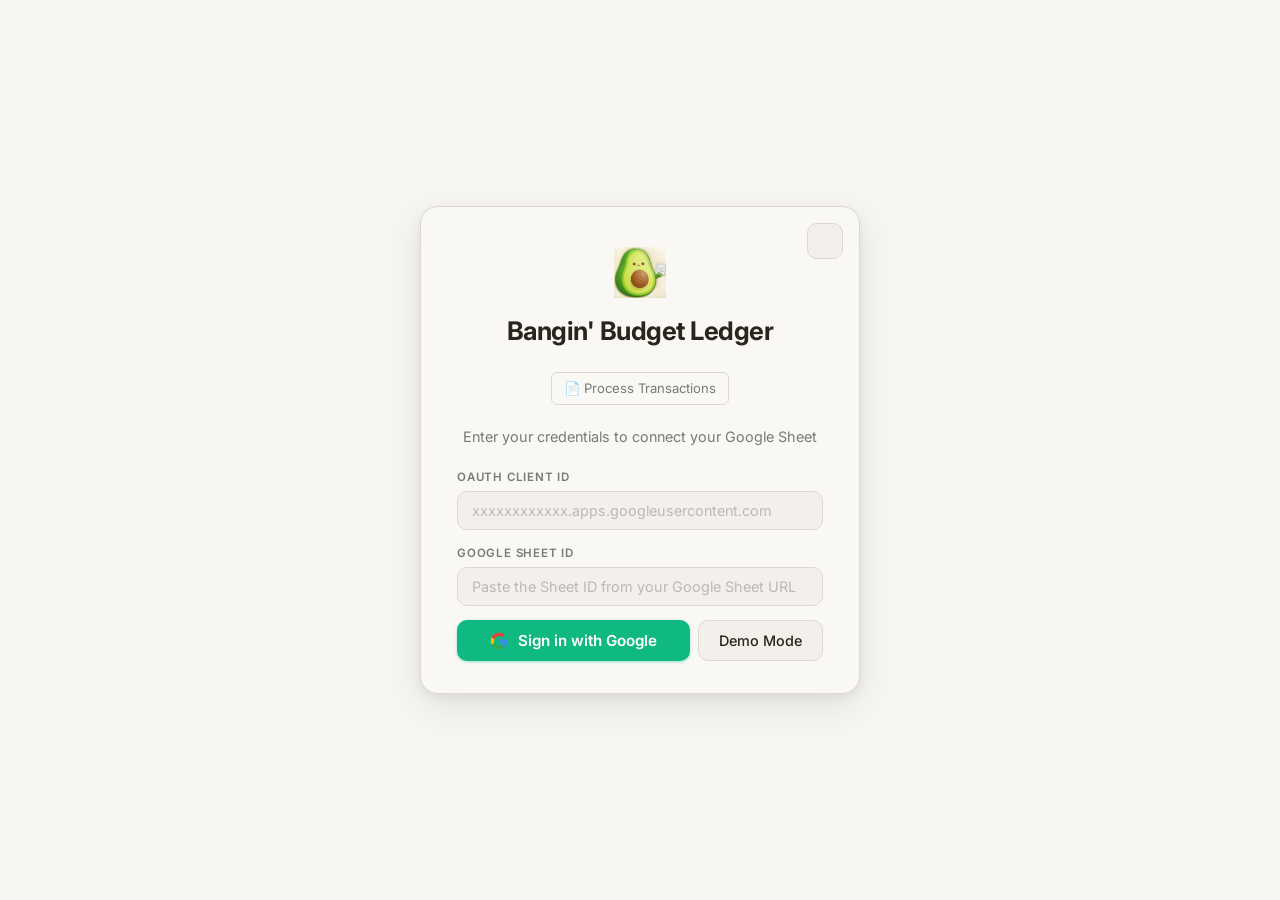
==== commit 7f9221dd: "fix some css" ====
--- a/index.html
+++ b/index.html
@@ -3,323 +3,26 @@
 <head>
   <meta charset="UTF-8" />
   <meta name="viewport" content="width=device-width, initial-scale=1.0"/>
-  <title>Spend Tracker</title>
-  <script>
-    window.ENV = {
-      CLIENT_ID: "${CLIENT_ID}",
-      SHEET_ID_DATA: "${SHEET_ID_DATA}",
-      DOC_ID_CONFIG: "${DOC_ID_CONFIG}"
-    };
-  </script>
+  <title>BBL</title>
+  <link rel="icon" type="image/x-icon" href="./favicon.ico">
   <script src="https://accounts.google.com/gsi/client" async defer></script>
   <script src="./chart.umd.min.js"></script>
-  <style>
-    :root {
-      --bg: #0f1117;
-      --surface: #1a1d27;
-      --surface2: #22263a;
-      --accent: #6c63ff;
-      --accent2: #ff6584;
-      --text: #e8eaf6;
-      --muted: #8892b0;
-      --border: #2e3250;
-      --green: #43e97b;
-      --red: #ff6584;
-    }
-    * { box-sizing: border-box; margin: 0; padding: 0; }
-    body { background: var(--bg); color: var(--text); font-family: 'Segoe UI', sans-serif; min-height: 100vh; }
-
-    /* AUTH SCREEN */
-    #auth-screen {
-      display: flex; flex-direction: column; align-items: center; justify-content: center;
-      height: 100vh; gap: 24px;
-    }
-    #auth-screen h1 { font-size: 2rem; color: var(--accent); }
-    #auth-screen p { color: var(--muted); font-size: 0.95rem; }
-    #config-form { display: flex; flex-direction: column; gap: 12px; width: 360px; }
-    #config-form input {
-      background: var(--surface2); border: 1px solid var(--border); color: var(--text);
-      padding: 10px 14px; border-radius: 8px; font-size: 0.9rem; outline: none;
-    }
-    #config-form input:focus { border-color: var(--accent); }
-    #signin-btn {
-      background: var(--accent); color: white; border: none; padding: 12px;
-      border-radius: 8px; font-size: 1rem; cursor: pointer; font-weight: 600;
-      transition: opacity 0.2s; width: 100%;
-    }
-    #signin-btn:hover { opacity: 0.85; }
-    #env-status { font-size: 0.8rem; color: var(--green); display: none; }
-    #config-status { font-size: 0.8rem; color: var(--green); display: none; }
-    #auth-error { color: var(--red); font-size: 0.85rem; display: none; }
-
-    /* ── AUTH FORM LABELS ── */
-    .field-group { display: flex; flex-direction: column; gap: 5px; }
-    .field-group label { font-size: 0.78rem; color: var(--muted); text-transform: uppercase; letter-spacing: 0.05em; }
-    .auth-hint { font-size: 0.75rem; color: var(--muted); max-width: 380px; text-align: center; }
-    .auth-hint code { background: var(--surface2); padding: 1px 5px; border-radius: 4px; font-size: 0.8rem; color: var(--accent); }
-    .btn-row { display:flex; gap:8px; }
-    .btn-row #signin-btn { flex: 1 1 auto; width: auto; }
-    .demo-mode-btn { background:var(--surface2); border:1px solid var(--border); color:var(--text); padding:12px; border-radius:8px; cursor:pointer; font-size: 1rem; font-weight: 600; }
-
-    /* LOADING */
-    #loading { display: none; text-align: center; padding: 60px; color: var(--muted); }
-    .spinner { width: 36px; height: 36px; border: 3px solid var(--border); border-top-color: var(--accent); border-radius: 50%; animation: spin 0.8s linear infinite; margin: 0 auto 16px; }
-    @keyframes spin { to { transform: rotate(360deg); } }
-
-    /* MAIN APP */
-    #app { display: none; padding: 24px; max-width: 1400px; margin: 0 auto; }
-    header {
-      display: flex; align-items: center; justify-content: space-between;
-      margin-bottom: 28px; flex-wrap: wrap; gap: 12px;
-    }
-    header h1 { font-size: 1.6rem; color: var(--accent); }
-    .header-controls { display: flex; gap: 12px; align-items: center; flex-wrap: wrap; }
-    select, button.ctrl-btn {
-      background: var(--surface2); border: 1px solid var(--border); color: var(--text);
-      padding: 8px 14px; border-radius: 8px; font-size: 0.85rem; cursor: pointer; outline: none;
-    }
-    select:focus, button.ctrl-btn:focus { border-color: var(--accent); }
-    button.ctrl-btn:hover { background: var(--border); }
-    #signout-btn { color: var(--muted); font-size: 0.8rem; }
-
-    /* ── LOGIN CARD ── */
-    .login-card {
-      background: var(--surface);
-      border: 1px solid var(--border);
-      border-radius: 16px;
-      box-shadow: 0 8px 40px #00000055, 0 2px 8px #00000033;
-      padding: 40px 36px 32px;
-      width: 420px;
-      max-width: 100%;
-      display: flex;
-      flex-direction: column;
-      align-items: center;
-      gap: 20px;
-    }
-    .login-card h1 { color: var(--accent); font-size: 1.8rem; margin: 0; }
-    .login-card > p { color: var(--muted); font-size: 0.95rem; margin: 0; text-align: center; }
-    .login-card #config-form { width: 100%; }
-    .login-card .auth-hint { text-align: center; }
-    .login-card #config-status { text-align: center; }
-    .login-card #env-status { text-align: center; }
-    .login-card #auth-error { text-align: center; }
-
-    /* Google-branded sign-in button */
-    #signin-btn {
-      display: flex; align-items: center; justify-content: center; gap: 10px;
-    }
-    #signin-btn svg { flex-shrink: 0; }
-
-    /* ── USER MENU (top-right in app) ── */
-    .user-menu { position: relative; display: inline-flex; align-items: center; }
-    .user-menu-btn {
-      display: flex; align-items: center; gap: 8px;
-      background: var(--surface2); border: 1px solid var(--border); color: var(--text);
-      padding: 6px 10px 6px 8px; border-radius: 8px; font-size: 0.85rem; cursor: pointer;
-      transition: border-color 0.15s, background 0.15s;
-    }
-    .user-menu-btn:hover { border-color: var(--accent); background: var(--border); }
-    .user-avatar-circle {
-      width: 28px; height: 28px; border-radius: 50%;
-      background: var(--accent); color: #fff;
-      display: flex; align-items: center; justify-content: center;
-      font-size: 0.72rem; font-weight: 700; flex-shrink: 0; overflow: hidden;
-    }
-    .user-avatar-circle img { width: 100%; height: 100%; object-fit: cover; border-radius: 50%; }
-    .user-menu-name { max-width: 140px; overflow: hidden; text-overflow: ellipsis; white-space: nowrap; }
-    .user-caret {
-      width: 14px; height: 14px; flex-shrink: 0; color: var(--muted);
-      transition: transform 0.15s;
-    }
-    .user-menu.open .user-caret { transform: rotate(180deg); }
-    .user-dropdown-menu {
-      display: none; position: absolute; top: calc(100% + 8px); right: 0;
-      min-width: 220px; background: var(--surface); border: 1px solid var(--border);
-      border-radius: 12px; box-shadow: 0 8px 32px #00000077; z-index: 1000;
-      overflow: hidden;
-    }
-    .user-dropdown-menu.open { display: block; }
-    .user-dropdown-header {
-      padding: 12px 16px; border-bottom: 1px solid var(--border);
-    }
-    .user-dropdown-header .ud-name { font-size: 0.88rem; font-weight: 600; color: var(--text); }
-    .user-dropdown-header .ud-email { font-size: 0.78rem; color: var(--muted); margin-top: 2px; overflow: hidden; text-overflow: ellipsis; white-space: nowrap; max-width: 188px; }
-    .ud-item {
-      display: flex; align-items: center; gap: 10px;
-      padding: 9px 16px; font-size: 0.85rem; color: var(--muted);
-      cursor: pointer; background: none; border: none; width: 100%;
-      text-align: left; font-family: inherit; transition: background 0.12s, color 0.12s;
-    }
-    .ud-item:hover { background: var(--surface2); color: var(--text); }
-    .ud-item svg { flex-shrink: 0; }
-    .ud-item.danger:hover { background: #e05c5c18; color: #e05c5c; }
-    .ud-divider { height: 1px; background: var(--border); }
-
-    /* KPI CARDS */
-    .kpi-grid { display: grid; grid-template-columns: repeat(auto-fit, minmax(180px, 1fr)); gap: 16px; margin-bottom: 28px; }
-    .kpi-card {
-      background: var(--surface); border: 1px solid var(--border); border-radius: 12px;
-      padding: 20px; display: flex; flex-direction: column; gap: 6px;
-    }
-    .kpi-label { color: var(--muted); font-size: 0.78rem; text-transform: uppercase; letter-spacing: 0.05em; }
-    .kpi-value { font-size: 1.6rem; font-weight: 700; color: var(--text); }
-    .kpi-sub { color: var(--muted); font-size: 0.8rem; }
-
-    /* CHARTS GRID */
-    .charts-grid { display: grid; grid-template-columns: 1fr 1fr; gap: 20px; margin-bottom: 28px; }
-    @media (max-width: 900px) { .charts-grid { grid-template-columns: 1fr; } }
-    .chart-card {
-      background: var(--surface); border: 1px solid var(--border); border-radius: 12px; padding: 20px;
-    }
-    .chart-card h3 { font-size: 0.9rem; color: var(--muted); margin-bottom: 16px; text-transform: uppercase; letter-spacing: 0.05em; }
-    .chart-wrap { position: relative; height: 280px; }
-    .chart-wrap-tall { position: relative; height: 320px; }
-    .chart-full { grid-column: 1 / -1; }
-
-    /* TABLE */
-    .table-card {
-      background: var(--surface); border: 1px solid var(--border); border-radius: 12px;
-      padding: 20px; margin-bottom: 28px; overflow-x: auto;
-    }
-    .table-header { display: flex; justify-content: space-between; align-items: center; margin-bottom: 16px; flex-wrap: wrap; gap: 10px; }
-    .table-header h3 { font-size: 0.9rem; color: var(--muted); text-transform: uppercase; letter-spacing: 0.05em; }
-    #search-input {
-      background: var(--surface2); border: 1px solid var(--border); color: var(--text);
-      padding: 7px 12px; border-radius: 8px; font-size: 0.85rem; outline: none; width: 220px;
-    }
-    #search-input:focus { border-color: var(--accent); }
-    table { width: 100%; border-collapse: collapse; font-size: 0.85rem; }
-    th {
-      text-align: left; padding: 10px 12px; color: var(--muted); font-weight: 600;
-      border-bottom: 1px solid var(--border); cursor: pointer; user-select: none; white-space: nowrap;
-    }
-    th:hover { color: var(--accent); }
-    td { padding: 9px 12px; border-bottom: 1px solid var(--border); color: var(--text); }
-    tr:last-child td { border-bottom: none; }
-    tr:hover td { background: var(--surface2); }
-    .amount-cell { font-weight: 600; }
-    .amount-cell.is-positive { color: #4caf91; }
-    .amount-cell.is-negative { color: #e05c5c; }
-
-    .category-badge {
-      display: inline-block; padding: 2px 8px; border-radius: 20px;
-      font-size: 0.75rem; background: var(--surface2); border: 1px solid var(--border);
-    }
-    .pagination { display: flex; justify-content: flex-end; align-items: center; gap: 10px; margin-top: 14px; font-size: 0.85rem; color: var(--muted); }
-    .page-btn { background: var(--surface2); border: 1px solid var(--border); color: var(--text); padding: 5px 12px; border-radius: 6px; cursor: pointer; }
-    .page-btn:disabled { opacity: 0.35; cursor: default; }
-    
-    /* Make modal inputs match main config inputs */
-    .modal-box input {
-      background: var(--surface2); border: 1px solid var(--border); color: var(--text);
-      padding: 10px 14px; border-radius: 8px; font-size: 0.9rem; outline: none; width: 100%;
-    }
-    .modal-box input:focus { border-color: var(--accent); }
-
-    /* ── KPI INCOME/EXPENSE TINTS ── */
-    .kpi-income { border-left: 3px solid #4caf91; }
-    .kpi-expense { border-left: 3px solid #e05c5c; }
-    .kpi-positive { color: #4caf91 !important; }
-    .kpi-negative { color: #e05c5c !important; }
-
-    /* ── MULTI-SELECT DROPDOWNS ── */
-    .multi-select-wrapper { position: relative; display: inline-block; }
-    .multi-select-trigger {
-      background: var(--surface2); border: 1px solid var(--border); color: var(--text);
-      padding: 8px 32px 8px 14px; border-radius: 8px; font-size: 0.85rem; cursor: pointer;
-      user-select: none; white-space: nowrap; min-width: 140px; position: relative; display: inline-block;
-    }
-    .multi-select-trigger::after {
-      content: "\25BE"; position: absolute; right: 12px; top: 50%; transform: translateY(-50%);
-      color: var(--muted); pointer-events: none;
-    }
-    .multi-select-trigger.open { border-color: var(--accent); }
-    .multi-select-dropdown {
-      display: none; position: absolute; top: calc(100% + 6px); left: 0; z-index: 1000;
-      background: var(--surface); border: 1px solid var(--border); border-radius: 10px;
-      min-width: 210px; max-height: 300px; overflow-y: auto;
-      box-shadow: 0 8px 32px #00000066; padding: 6px 0;
-    }
-    .multi-select-dropdown.open { display: block; }
-    .ms-search {
-      width: calc(100% - 16px); margin: 6px 8px 8px; padding: 7px 10px;
-      background: var(--surface2); border: 1px solid var(--border); border-radius: 6px;
-      color: var(--text); font-size: 0.82rem; outline: none; display: block;
-    }
-    .ms-search:focus { border-color: var(--accent); }
-    .ms-actions { display: flex; gap: 8px; padding: 0 12px 8px; border-bottom: 1px solid var(--border); margin-bottom: 4px; }
-    .ms-action-btn { font-size: 0.75rem; color: var(--accent); background: none; border: none; cursor: pointer; padding: 0; }
-    .ms-action-btn:hover { text-decoration: underline; }
-    .ms-option { display: flex; align-items: center; gap: 8px; padding: 7px 14px; cursor: pointer; font-size: 0.85rem; }
-    .ms-option:hover { background: var(--surface2); }
-    .ms-option input[type=checkbox] { accent-color: var(--accent); width: 14px; height: 14px; cursor: pointer; flex-shrink: 0; }
-    .ms-option label { cursor: pointer; flex: 1; overflow: hidden; text-overflow: ellipsis; white-space: nowrap; }
-    .ms-badge { background: var(--accent); color: white; border-radius: 10px; padding: 1px 7px; font-size: 0.72rem; font-weight: 700; margin-left: 4px; }
-
-    /* ── CATEGORY TYPE MODAL ── */
-    .modal-overlay {
-      position: fixed; inset: 0; background: #00000099; z-index: 2000;
-      display: flex; align-items: center; justify-content: center;
-    }
-    .modal-box {
-      background: var(--surface); border: 1px solid var(--border); border-radius: 14px;
-      padding: 28px; width: min(560px, 92vw); max-height: 80vh;
-      display: flex; flex-direction: column; gap: 14px;
-      box-shadow: 0 16px 60px #00000088;
-    }
-    .modal-header { display: flex; justify-content: space-between; align-items: center; }
-    .modal-header h2 { font-size: 1.1rem; font-weight: 700; }
-    .modal-close { background: none; border: none; color: var(--muted); font-size: 1.2rem; cursor: pointer; }
-    .modal-close:hover { color: var(--text); }
-    .modal-hint { font-size: 0.82rem; color: var(--muted); }
-    #cat-type-list { overflow-y: auto; flex: 1; display: flex; flex-direction: column; gap: 6px; }
-    .cat-type-row {
-      display: flex; align-items: center; justify-content: space-between;
-      padding: 9px 12px; border-radius: 8px; background: var(--surface2);
-    }
-    .cat-type-name { font-size: 0.88rem; flex: 1; }
-    .type-toggle { display: flex; border-radius: 6px; overflow: hidden; border: 1px solid var(--border); }
-    .type-btn {
-      padding: 5px 14px; font-size: 0.78rem; font-weight: 600; cursor: pointer;
-      border: none; background: var(--surface); color: var(--muted); transition: all 0.15s;
-    }
-    .type-btn.active-expense { background: #e05c5c22; color: #e05c5c; }
-    .type-btn.active-income  { background: #4caf9122; color: #4caf91; }
-
-    .header-nav { display: flex; align-items: center; gap: 4px; }
-    .nav-link { color: var(--muted); text-decoration: none; font-size: 0.82rem; padding: 5px 12px; border-radius: 7px; border: 1px solid var(--border); transition: color 0.15s, border-color 0.15s; white-space: nowrap; }
-    .nav-link:hover { color: var(--accent); border-color: var(--accent); }
-
-    /* ── FREQUENCY TOGGLE ── */
-    .freq-toggle-row {
-      display: flex;
-      align-items: center;
-      gap: 10px;
-      margin-bottom: 20px;  /* matches charts-grid gap of 20px */
-    }
-    .freq-toggle {
-      display: inline-flex; border: 1px solid var(--border);
-      border-radius: 8px; overflow: hidden; flex-shrink: 0;
-    }
-    .freq-btn {
-      background: var(--surface2); color: var(--muted);
-      border: none; padding: 7px 14px; font-size: 0.82rem;
-      font-weight: 600; cursor: pointer; font-family: inherit;
-      border-right: 1px solid var(--border); transition: background 0.15s, color 0.15s;
-    }
-    .freq-btn:last-child { border-right: none; }
-    .freq-btn:hover { color: var(--text); }
-    .freq-btn.active { background: var(--accent); color: white; }
-  </style>
+  <link rel="stylesheet" href="./styles.css">
 </head>
 
 <body>
 <!-- AUTH SCREEN -->
 <div id="auth-screen">
   <div class="login-card">
-  <h1>&#x1F4B8; Spend Tracker</h1>
-      <nav class="header-nav"><a href="./process.html" class="nav-link">&#x1F4C4; Process Transactions</a></nav>
-  <p>Enter your credentials to connect your Google Sheet</p>
+    <button class="theme-toggle" data-theme-toggle aria-label="Toggle theme"></button>
+    <h1 style="display: flex; flex-direction: column; align-items: center; gap: 0.5em;">
+      <img src="./favicon.ico" alt="💰" style="width: 2em; height: 2em; cursor: pointer;" onclick="window.cycleText(this.nextElementSibling, ['Bangin\' Budget Ledger', 'Bad B**** Ledger', 'Broke B**** Ledger', 'BBL'])">
+      <span>Bangin' Budget Ledger</span>
+    </h1>
+    <nav class="header-nav">
+      <a href="./process.html" class="nav-link">&#x1F4C4; Process Transactions</a>
+    </nav>
+    <p>Enter your credentials to connect your Google Sheet</p>
   <div id="config-form">
     <div id="env-status">&#x2713; Env variables found &mdash; values pre-filled</div>
     <div id="config-status">&#x2713; config.json found &mdash; values pre-filled</div>
@@ -382,7 +85,7 @@
 <!-- MAIN APP -->
 <div id="app">
   <header>
-    <h1>&#x1F4B8; Spend Tracker</h1>
+    <h1><img src="./favicon.ico" alt="💰" style="width: 1.2em; height: 1.2em; vertical-align: middle; margin-right: 0.5em; cursor: pointer;" onclick="window.cycleText(this.nextElementSibling, ['Bangin\' Budget Ledger', 'Bad B**** Ledger', 'Broke B**** Ledger', 'BBL'])"><span>Bangin' Budget Ledger</span></h1>
     <div class="header-controls">
       <div class="multi-select-wrapper" id="year-wrapper">
         <div class="multi-select-trigger" id="year-trigger">All Years</div>
@@ -428,6 +131,7 @@
       </div>
       <button class="ctrl-btn" id="cat-type-btn">&#x2699;&#xFE0F; Categories</button>
       <button class="ctrl-btn" id="refresh-btn">&#x27F3; Refresh</button>
+      <button class="theme-toggle" data-theme-toggle aria-label="Toggle theme"></button>
       <div class="user-menu" id="user-menu">
         <button class="user-menu-btn" id="user-menu-btn" aria-haspopup="true" aria-expanded="false">
           <div class="user-avatar-circle" id="user-avatar">
@@ -571,823 +275,7 @@
   </div>
 </div>
 
-<script>
-// ─── USER MENU ────────────────────────────────────────────────────────────────
-async function fetchUserProfile(token) {
-  try {
-    const res = await fetch('https://www.googleapis.com/oauth2/v3/userinfo', {
-      headers: { Authorization: 'Bearer ' + token }
-    });
-    if (!res.ok) return;
-    const p = await res.json();
-    setUserMenu({
-      name:    p.name    || p.email || 'User',
-      email:   p.email   || '',
-      picture: p.picture || null,
-    });
-    console.log(p.name, p.email)
-  } catch (e) {
-    console.log("Fail to get user info.")
-  }
-}
-
-function setUserMenu(user) {
-  document.getElementById('user-menu-name').textContent = user.name;
-  document.getElementById('ud-name').textContent  = user.name;
-  document.getElementById('ud-email').textContent = user.email;
-
-  const avatarEl = document.getElementById('user-avatar');
-
-  if (user.picture) {
-    // Bump Google's size token to 2× container size for crisp rendering
-    const src = user.picture.replace(/=s\d+-c$/, '=s56-c');
-
-    const img = document.createElement('img');
-    img.src              = src;
-    img.alt              = user.name;
-    img.crossOrigin      = 'anonymous'; // avoids taint issues
-    img.style.width      = '100%';
-    img.style.height     = '100%';
-    img.style.objectFit  = 'cover';
-    img.style.borderRadius = '50%';
-
-    avatarEl.innerHTML = ''; // clear the initials span
-    avatarEl.appendChild(img);
-  } else {
-    const initials = user.name.split(' ').map(w => w[0]).join('').slice(0, 2).toUpperCase();
-    document.getElementById('user-initials').textContent = initials;
-  }
-}
-
-(function initUserMenuToggle() {
-  const menuWrap = document.getElementById('user-menu');
-  const menuBtn  = document.getElementById('user-menu-btn');
-  const dropdown = document.getElementById('user-dropdown-menu');
-
-  function closeMenu() {
-    menuWrap.classList.remove('open');
-    dropdown.classList.remove('open');
-    menuBtn.setAttribute('aria-expanded', 'false');
-  }
-  function openMenu() {
-    menuWrap.classList.add('open');
-    dropdown.classList.add('open');
-    menuBtn.setAttribute('aria-expanded', 'true');
-  }
-
-  menuBtn.addEventListener('click', (e) => {
-    e.stopPropagation();
-    dropdown.classList.contains('open') ? closeMenu() : openMenu();
-  });
-  dropdown.addEventListener('click', (e) => e.stopPropagation());
-  document.addEventListener('click', closeMenu);
-})();
-
-// ─── CONFIG / ENV LOADING ──────────────────────────────────────────────────────
-async function loadConfig() {
-  if (typeof window !== 'undefined' && window.ENV) {
-    const env = window.ENV;
-    const envClientId = env?.CLIENT_ID;
-    const envSheetId = env?.SHEET_ID_DATA;
-    
-    let prefilled = false;
-
-    try {
-      const res = await fetch('./config.json');
-      if (!res.ok) throw new Error('no config');
-      CONFIG = await res.json();
-      if (CONFIG.clientId) { document.getElementById('client-id-input').value = CONFIG.clientId; prefilled = true; }
-      if (CONFIG.sheetId)  { document.getElementById('sheet-id-input').value  = CONFIG.sheetId;  prefilled = true; }
-      if (prefilled) document.getElementById('config-status').style.display = 'block';
-      return;
-    } catch {
-      console.log("No pre-fillable config.json found.");
-    }
-
-    if (envClientId || envSheetId) {
-
-      if (envClientId !== '') { document.getElementById('client-id-input').value = envClientId; prefilled = true; }
-      if (envSheetId !== '') { document.getElementById('sheet-id-input').value = envSheetId; prefilled = true; }
-      if (prefilled) document.getElementById('env-status').style.display = 'block';
-      console.log("Pre-filled values from ENV variables.");
-      return;
-    }
-
-  }
-}
-
-// ─── STATE ────────────────────────────────────────────────────────────────────
-let accessToken = null;
-let allData = [];
-let filteredData = [];
-let sortCol = 'date';
-let sortDir = 'desc';
-let currentPage = 1;
-const PAGE_SIZE = 25;
-let charts = {};
-
-const MONTHS = ['Jan','Feb','Mar','Apr','May','Jun','Jul','Aug','Sep','Oct','Nov','Dec'];
-const PALETTE = [
-  '#6c63ff','#ff6584','#43e97b','#f7971e','#38f9d7','#fa709a',
-  '#a18cd1','#ffecd2','#96fbc4','#f093fb','#4facfe','#43cbff'
-];
-
-// ─── INIT ─────────────────────────────────────────────────────────────────────
-window.addEventListener('load', async () => {
-  await loadConfig();
-  document.getElementById('signin-btn').addEventListener('click', startSignIn);
-  // Demo Mode button wiring
-  const demoBtn = document.getElementById('demo-mode-btn');
-  const demoOverlay = document.getElementById('demo-overlay');
-  const demoClose = document.getElementById('demo-close');
-  const demoCancel = document.getElementById('demo-cancel');
-  const demoLoad = document.getElementById('demo-load-btn');
-  const demoSheetInput = document.getElementById('demo-sheet-id');
-  const demoGidsInput = document.getElementById('demo-gids');
-  if (demoBtn) demoBtn.addEventListener('click', (e) => {
-    e.stopPropagation();
-    // Prefill public demo values
-    if (demoSheetInput) demoSheetInput.value = '1Ub6uzHLCIEj7f4zMVY96VhFcR3gRoz9xt9j8hp86oLk';
-    if (demoGidsInput) demoGidsInput.value = '0,1978512565';
-    if (demoOverlay) demoOverlay.style.display = 'flex';
-    if (demoSheetInput) demoSheetInput.focus();
-  });
-  if (demoClose) demoClose.addEventListener('click', () => demoOverlay.style.display = 'none');
-  if (demoCancel) demoCancel.addEventListener('click', () => demoOverlay.style.display = 'none');
-  if (demoOverlay) demoOverlay.addEventListener('click', (e) => { if (e.target === demoOverlay) demoOverlay.style.display = 'none'; });
-  if (demoLoad) demoLoad.addEventListener('click', async () => {
-    const sid = (demoSheetInput && demoSheetInput.value || '').trim();
-    const gids = (demoGidsInput && demoGidsInput.value || '').split(',').map(s => s.trim()).filter(Boolean);
-    if (!sid || gids.length === 0) { alert('Please enter sheet ID and at least one gid'); return; }
-    demoOverlay.style.display = 'none';
-    await loadPublicData(sid, gids);
-  });
-  initAllMultiSelects();
-  document.getElementById('cat-type-btn').addEventListener('click', () => {
-    document.getElementById('cat-type-overlay').style.display = 'flex';
-  });
-  document.getElementById('cat-type-close').addEventListener('click', () => {
-    document.getElementById('cat-type-overlay').style.display = 'none';
-  });
-  document.getElementById('cat-type-overlay').addEventListener('click', (e) => {
-    if (e.target === document.getElementById('cat-type-overlay'))
-      document.getElementById('cat-type-overlay').style.display = 'none';
-  });
-  document.getElementById('freq-toggle').addEventListener('click', e => {
-    const btn = e.target.closest('.freq-btn');
-    if (!btn) return;
-    chartFreq = btn.dataset.freq;
-    document.querySelectorAll('.freq-btn').forEach(b => b.classList.toggle('active', b === btn));
-    updateChartTitles();
-    renderCharts();
-  });
-});
-
-// ─── AUTH ─────────────────────────────────────────────────────────────────────
-let tokenClient;
-
-function startSignIn() {
-  const clientId = document.getElementById('client-id-input').value.trim();
-  const sheetId  = document.getElementById('sheet-id-input').value.trim();
-  if (!clientId) { showAuthError('Please enter your OAuth Client ID.'); return; }
-  if (!sheetId)  { showAuthError('Please enter your Google Sheet ID.'); return; }
-
-  tokenClient = google.accounts.oauth2.initTokenClient({
-    client_id: clientId,
-    scope: [
-    'openid',
-    'https://www.googleapis.com/auth/userinfo.email',
-    'https://www.googleapis.com/auth/userinfo.profile',
-    'https://www.googleapis.com/auth/spreadsheets.readonly'
-  ].join(' '),
-    callback: async (resp) => {
-      if (resp.error) { showAuthError('Sign-in failed: ' + resp.error); return; }
-      accessToken = resp.access_token;
-      fetchUserProfile(accessToken);
-      await loadAllData(sheetId);
-    }
-  });
-  tokenClient.requestAccessToken({ prompt: 'consent' });
-}
-
-function showAuthError(msg) {
-  const el = document.getElementById('auth-error');
-  el.textContent = msg;
-  el.style.display = 'block';
-}
-
-// ─── DATA FETCHING ────────────────────────────────────────────────────────────
-async function discoverSheetTabs(sheetId) {
-  const url = `https://sheets.googleapis.com/v4/spreadsheets/${sheetId}?fields=sheets.properties.title`;
-  const res = await fetch(url, {
-    headers: { Authorization: `Bearer ${accessToken}` }
-  });
-  const json = await res.json();
-  return json.sheets.map(s => s.properties.title);
-}
-
-async function loadAllData(sheetId) {
-  document.getElementById('auth-screen').style.display = 'none';
-  document.getElementById('loading').style.display = 'block';
-
-  // Get Data from either Config File or only tabs named as 4-digit years only (e.g. "2020", "2021", etc.)
-  const allTabs = await discoverSheetTabs(sheetId);
-  const sheetTabs = CONFIG.sheetTabs 
-    ?? allTabs.filter(name => /^\d{4}$/.test(name));
-
-  const results = await Promise.all(
-    sheetTabs.map(async tab => {
-      try {
-        const range = encodeURIComponent(`${tab}!A:H`);
-        const url = `https://sheets.googleapis.com/v4/spreadsheets/${sheetId}/values/${range}`;
-        const res = await fetch(url, { headers: { Authorization: `Bearer ${accessToken}` } });
-        console.log(`Tab "${tab}" → HTTP ${res.status}`);
-        if (!res.ok) return [];
-        const json = await res.json();
-        const rows = json.values;
-        console.log(`Tab "${tab}" → rows:`, rows?.length);
-        if (!rows || rows.length < 2) return [];
-
-        const headers = rows[0].map(h => h.trim().toLowerCase());
-        console.log(`Tab "${tab}" → headers:`, headers);
-        const idx = {
-          date:         headers.indexOf('date'),
-          description:  headers.indexOf('description'),
-          amount:       headers.indexOf('amount'),
-          account:      headers.indexOf('account'),
-          category:     headers.indexOf('category'),
-          month:        headers.indexOf('month'),
-          accountOwner: headers.indexOf('account owner'),
-          notes:        headers.indexOf('notes'),
-        };
-
-        return rows.slice(1).flatMap(r => {
-          const amount = parseFloat((r[idx.amount] || '0').replace(/[$,]/g, ''));
-          if (!r[idx.date] || isNaN(amount) || amount === 0) return [];
-          const parts = r[idx.date].split('/');
-          const dateObj = parts.length === 3
-            ? new Date(parseInt(parts[2]), parseInt(parts[0]) - 1, parseInt(parts[1]))
-            : null;
-          return [{
-            date:         r[idx.date] || '',
-            dateObj,
-            year:         dateObj ? dateObj.getFullYear() : null,
-            monthNum:     dateObj ? dateObj.getMonth() + 1 : null,
-            description:  r[idx.description] || '',
-            amount,
-            account:      idx.account      >= 0 ? (r[idx.account]      || '')               : '',
-            category:     idx.category     >= 0 ? (r[idx.category]     || 'Uncategorized')  : 'Uncategorized',
-            accountOwner: idx.accountOwner >= 0 ? (r[idx.accountOwner] || '')               : '',
-            notes:        idx.notes        >= 0 ? (r[idx.notes]        || '')               : '',
-          }];
-        });
-
-      } catch (e) {
-        console.warn(`Could not load sheet tab "${tab}"`, e);
-        return [];
-      }
-    })
-  );
-  console.log('sheetTabs used:', sheetTabs);
-  console.log('results:', results);
-  console.log('allData after flat:', results.flat().length, 'rows');
-
-  allData = results.flat().sort((a, b) => (b.dateObj || 0) - (a.dateObj || 0));
-  document.getElementById('loading').style.display = 'none';
-  document.getElementById('app').style.display = 'block';
-  populateFilters();
-  applyFiltersAndRender();
-}
-
-
-// ─── FILTERS ──────────────────────────────────────────────────────────────────
-function populateFilters() {
-  const years = [...new Set(allData.map(r => r.year))].sort((a,b) => b-a);
-  populateMSOptions('year', years.map(y => ({ value: String(y), label: String(y) })));
-
-  const MONTH_NAMES = ['January','February','March','April','May','June','July','August','September','October','November','December'];
-  const monthNums = new Set(allData.map(r => r.monthNum).filter(Boolean));
-  const months = MONTH_NAMES.map((name,i) => ({ value: String(i+1), label: name })).filter(m => monthNums.has(parseInt(m.value)));
-  populateMSOptions('month', months);
-
-  const owners = [...new Set(allData.map(r => r.accountOwner).filter(Boolean))].sort();
-  populateMSOptions('owner', owners.map(o => ({ value: o, label: o })));
-
-  const cats = [...new Set(allData.map(r => r.category))].sort();
-  populateMSOptions('cat', cats.map(c => ({ value: c, label: c })));
-
-  buildCategoryTypeDefaults(cats);
-  renderCategoryTypeModal(cats);
-}
-
-function getFilters() { return {}; }
-
-function applyFiltersAndRender() {
-  filteredData = allData.filter(r => {
-    if (excluded.year.size  > 0 && excluded.year.has(String(r.year)))      return false;
-    if (excluded.month.size > 0 && excluded.month.has(String(r.monthNum))) return false;
-    if (excluded.owner.size > 0 && excluded.owner.has(r.accountOwner))     return false;
-    if (excluded.cat.size   > 0 && excluded.cat.has(r.category))           return false;
-    
-    return true;
-  });
-  currentPage = 1;
-  renderKPIs();
-  updateChartTitles();
-  renderCharts();
-  renderTable();
-}
-
-// ─── DEMO / PUBLIC SHEETS LOADING ───────────────────────────────────────────
-// Parse CSV text into array of rows (handles quoted fields)
-function parseCSV(text) {
-  const rows = [];
-  let cur = [];
-  let field = '';
-  let inQuotes = false;
-  for (let i = 0; i < text.length; i++) {
-    const ch = text[i];
-    const next = text[i+1];
-    if (ch === '"') {
-      if (inQuotes && next === '"') { field += '"'; i++; }
-      else inQuotes = !inQuotes;
-      continue;
-    }
-    if (ch === ',' && !inQuotes) {
-      cur.push(field); field = ''; continue;
-    }
-    if ((ch === '\n' || ch === '\r') && !inQuotes) {
-      if (field !== '' || cur.length > 0) { cur.push(field); rows.push(cur); cur = []; field = ''; }
-      if (ch === '\r' && next === '\n') i++;
-      continue;
-    }
-    field += ch;
-  }
-  if (field !== '' || cur.length > 0) { cur.push(field); rows.push(cur); }
-  return rows.map(r => r.map(c => c.trim()));
-}
-
-async function loadPublicData(sheetId, gids) {
-  document.getElementById('auth-screen').style.display = 'none';
-  document.getElementById('loading').style.display = 'block';
-  const combined = [];
-  for (const gid of gids) {
-    try {
-      const url = `https://docs.google.com/spreadsheets/d/${sheetId}/gviz/tq?tqx=out:csv&gid=${encodeURIComponent(gid)}`;
-      const res = await fetch(url);
-      if (!res.ok) { console.warn('Failed to fetch gid', gid); continue; }
-      const text = await res.text();
-      const rows = parseCSV(text);
-      if (!rows || rows.length < 2) continue;
-      const headers = rows[0].map(h => h.trim().toLowerCase());
-      const idx = {
-        date:         headers.indexOf('date'),
-        description:  headers.indexOf('description'),
-        amount:       headers.indexOf('amount'),
-        account:      headers.indexOf('account'),
-        category:     headers.indexOf('category'),
-        month:        headers.indexOf('month'),
-        accountOwner: headers.indexOf('account owner'),
-        notes:        headers.indexOf('notes'),
-      };
-      for (let i = 1; i < rows.length; i++) {
-        const r = rows[i];
-        const rawAmt = (r[idx.amount] || '0').replace(/[$,]/g, '');
-        const amount = parseFloat(rawAmt);
-        if (!r[idx.date] || isNaN(amount) || amount === 0) continue;
-        const parts = (r[idx.date] || '').split('/');
-        const dateObj = parts.length === 3
-          ? new Date(`${parts[2]}-${parts[0].padStart(2,'0')}-${parts[1].padStart(2,'0')}`)
-          : new Date(r[idx.date]);
-        const year = dateObj && !isNaN(dateObj) ? dateObj.getFullYear() : null;
-        combined.push({
-          date:         r[idx.date] || '',
-          dateObj,
-          year,
-          monthNum:     dateObj && !isNaN(dateObj) ? dateObj.getMonth() + 1 : null,
-          description:  r[idx.description] || '',
-          amount,
-          account:      idx.account >= 0      ? (r[idx.account] || '')      : '',
-          category:     idx.category >= 0     ? (r[idx.category] || 'Uncategorized') : 'Uncategorized',
-          accountOwner: idx.accountOwner >= 0 ? (r[idx.accountOwner] || '') : '',
-          notes:        idx.notes >= 0        ? (r[idx.notes] || '')        : '',
-        });
-      }
-    } catch (e) {
-      console.warn('Could not load public gid', gid, e);
-    }
-  }
-  allData = combined.sort((a,b) => (b.dateObj || 0) - (a.dateObj || 0));
-  document.getElementById('loading').style.display = 'none';
-  document.getElementById('app').style.display = 'block';
-  populateFilters();
-  applyFiltersAndRender();
-}
-
-// ─── KPIs ─────────────────────────────────────────────────────────────────────
-function fmt(n) {
-  return '$' + n.toLocaleString('en-US', { minimumFractionDigits: 2, maximumFractionDigits: 2 });
-}
-
-function renderKPIs() {
-  const incomeRows  = filteredData.filter(r => (categoryTypes[r.category] || 'Expense') === 'Income');
-  const expenseRows = filteredData.filter(r => (categoryTypes[r.category] || 'Expense') === 'Expense');
-
-  const totalIncome  = incomeRows.reduce((s,r)  => s + r.amount, 0);
-  const totalExpense = expenseRows.reduce((s,r) => s + r.amount, 0);
-  const net = totalIncome + totalExpense; // expenses are typically negative, so this is income - |expenses|
-
-  document.getElementById('kpi-income').textContent      = fmt(totalIncome);
-  document.getElementById('kpi-income-sub').textContent  = `${incomeRows.length} transactions`;
-  document.getElementById('kpi-expenses').textContent    = fmt(-totalExpense);
-  document.getElementById('kpi-expenses-sub').textContent= `${expenseRows.length} transactions`;
-
-  const netEl = document.getElementById('kpi-net');
-  netEl.textContent = fmt(net);
-  netEl.className = 'kpi-value ' + (net >= 0 ? 'kpi-positive' : 'kpi-negative');
-  document.getElementById('kpi-net-sub').textContent = net >= 0 ? 'Surplus' : 'Deficit';
-
-  const monthKeys  = [...new Set(expenseRows.filter(r => r.monthNum).map(r => `${r.year}-${r.monthNum}`))];
-  const avgExpense = monthKeys.length ? totalExpense / monthKeys.length : totalExpense;
-  document.getElementById('kpi-avg-month').textContent = fmt(-avgExpense);
-  document.getElementById('kpi-avg-sub').textContent   = `over ${monthKeys.length} month${monthKeys.length !== 1 ? 's' : ''}`;
-
-  // Top expense category is "largest negative" number
-  const catGroups = groupBy(expenseRows, r => r.category);
-  const topCat    = Object.entries(catGroups).sort((a,b) => sumArr(a[1]) - sumArr(b[1]))[0];
-  if (topCat) {
-    document.getElementById('kpi-top-cat').textContent     = topCat[0];
-    document.getElementById('kpi-top-cat-sub').textContent = fmt(-sumArr(topCat[1]));
-  }
-
-  document.getElementById('kpi-txns').textContent     = filteredData.length.toLocaleString();
-  document.getElementById('kpi-txns-sub').textContent  = `${incomeRows.length} income · ${expenseRows.length} expense`;
-}
-
-// ─── CHARTS ───────────────────────────────────────────────────────────────────
-let chartFreq = 'monthly';
-function getFreqKey(row) {
-  if (!row.year || !row.monthNum) return null;
-  if (chartFreq === 'yearly')    return String(row.year);
-  if (chartFreq === 'quarterly') return `${row.year}-Q${Math.ceil(row.monthNum / 3)}`;
-  return `${row.year}-${String(row.monthNum).padStart(2, '0')}`;
-}
-
-function freqKeyLabel(key) {
-  if (chartFreq === 'yearly')    return key;
-  if (chartFreq === 'quarterly') return key.replace('-', ' ');  // "2024 Q2"
-  const [y, m] = key.split('-');
-  return `${MONTHS[parseInt(m) - 1]} ${y.slice(2)}`;           // "Jan 24"
-}
-
-const CHART_TITLES = {
-  monthly:   { trend: 'Monthly Net Trend',      exptrend: 'Monthly Expense Trend',   inctrend: 'Monthly Income Trend',   catmonth: 'Month-over-Month Expenses' },
-  quarterly: { trend: 'Quarterly Net Trend',    exptrend: 'Quarterly Expense Trend', inctrend: 'Quarterly Income Trend', catmonth: 'Quarter-over-Quarter Expenses' },
-  yearly:    { trend: 'Yearly Net Trend',        exptrend: 'Yearly Expense Trend',    inctrend: 'Yearly Income Trend',    catmonth: 'Year-over-Year Expenses' },
-};
-
-function updateChartTitles() {
-  const t = CHART_TITLES[chartFreq];
-  document.getElementById('title-trend').textContent    = t.trend;
-  document.getElementById('title-exptrend').textContent = t.exptrend;
-  document.getElementById('title-income-trend').textContent = t.inctrend;
-  document.getElementById('title-category-period').textContent = t.catmonth;
-}
-
-function destroyChart(id) { if (charts[id]) { charts[id].destroy(); delete charts[id]; } }
-function renderCharts() {
-  renderNetTrendChart();
-  renderExpenseTrendChart();
-  renderIncomeTrendChart();
-  renderCategoryDonut();
-  renderCategoryBar();
-  renderCategoryMonthChart();
-}
-
-function renderNetTrendChart() {
-  destroyChart('trend');
-  const keys = [...new Set(filteredData.filter(r => r.monthNum).map(r => getFreqKey(r)).filter(Boolean))].sort();
-  const labels = keys.map(freqKeyLabel);
-  const netData = keys.map(k => {
-    const inc = sumArr(filteredData.filter(r => getFreqKey(r) === k && categoryTypes[r.category] !== 'Expense'));
-    const exp = sumArr(filteredData.filter(r => getFreqKey(r) === k && categoryTypes[r.category] === 'Expense'));
-    return inc + exp;
-  });
-  charts['trend'] = new Chart(document.getElementById('chart-trend'), {
-    type: 'line',
-    data: { labels, datasets: [{ label: 'Net', data: netData, borderColor: PALETTE[2], backgroundColor: PALETTE[2] + '22', fill: true, tension: 0.4, pointRadius: 4, pointBackgroundColor: PALETTE[2] }] },
-    options: { ...baseOpts(), scales: { x: { ...axisStyle(), ticks: tickStyle() }, y: { ...axisStyle(), ticks: { ...tickStyle(), callback: v => v.toLocaleString() } } } }
-  });
-}
-
-function renderExpenseTrendChart() {
-  destroyChart('exptrend');
-  const rows = filteredData.filter(r => categoryTypes[r.category] === 'Expense' && r.monthNum);
-  const keys = [...new Set(rows.map(r => getFreqKey(r)).filter(Boolean))].sort();
-  const labels = keys.map(freqKeyLabel);
-  const values = keys.map(k => -sumArr(rows.filter(r => getFreqKey(r) === k)));
-  charts['exptrend'] = new Chart(document.getElementById('chart-expense-trend'), {
-    type: 'line',
-    data: { labels, datasets: [{ label: 'Expenses', data: values, borderColor: '#e05c5c', backgroundColor: '#e05c5c22', fill: true, tension: 0.4, pointRadius: 4, pointBackgroundColor: '#e05c5c' }] },
-    options: { ...baseOpts(), scales: { x: { ...axisStyle(), ticks: tickStyle() }, y: { ...axisStyle(), ticks: { ...tickStyle(), callback: v => v.toLocaleString() } } } }
-  });
-}
-
-function renderIncomeTrendChart() {
-  destroyChart('inctrend');
-  const rows = filteredData.filter(r => categoryTypes[r.category] !== 'Expense' && r.monthNum);
-  const keys = [...new Set(rows.map(r => getFreqKey(r)).filter(Boolean))].sort();
-  const labels = keys.map(freqKeyLabel);
-  const values = keys.map(k => sumArr(rows.filter(r => getFreqKey(r) === k)));
-  charts['inctrend'] = new Chart(document.getElementById('chart-income-trend'), {
-    type: 'line',
-    data: { labels, datasets: [{ label: 'Income', data: values, borderColor: '#4caf91', backgroundColor: '#4caf9122', fill: true, tension: 0.4, pointRadius: 4, pointBackgroundColor: '#4caf91' }] },
-    options: { ...baseOpts(), scales: { x: { ...axisStyle(), ticks: tickStyle() }, y: { ...axisStyle(), ticks: { ...tickStyle(), callback: v => v.toLocaleString() } } } }
-  });
-}
-
-function renderCategoryMonthChart() {
-  destroyChart('catmonth');
-  const rows = filteredData.filter(r => categoryTypes[r.category] === 'Expense' && r.monthNum);
-  const topCats = Object.entries(groupBy(rows, r => r.category))
-    .sort((a, b) => sumArr(a[1]) - sumArr(b[1])).map(e => e[0]);
-  const keys = [...new Set(rows.map(r => getFreqKey(r)).filter(Boolean))].sort();
-  const labels = keys.map(freqKeyLabel);
-  const datasets = topCats.map((cat, i) => ({
-    label: cat,
-    data: keys.map(k => -sumArr(rows.filter(r => r.category === cat && getFreqKey(r) === k))),
-    backgroundColor: PALETTE[i % PALETTE.length] + 'cc', borderRadius: 4,
-  }));
-  charts['catmonth'] = new Chart(document.getElementById('chart-category-period'), {
-    type: 'bar',
-    data: { labels, datasets },
-    options: { ...baseOpts(), scales: { x: { stacked: true, ...axisStyle(), ticks: tickStyle() }, y: { stacked: true, ...axisStyle(), ticks: { ...tickStyle(), callback: v => v.toLocaleString() } } } }
-  });
-}
-
-function renderCategoryDonut() {
-  destroyChart('donut');
-  const rows   = filteredData.filter(r => (categoryTypes[r.category] || 'Expense') === 'Expense');
-  const sorted = Object.entries(groupBy(rows, r => r.category))
-    .map(([cat, recs]) => [cat, -sumArr(recs)]).sort((a, b) => a[1] - b[1]);
-  const palette = sorted.map((_, i) => PALETTE[i % PALETTE.length]);
-  charts['donut'] = new Chart(document.getElementById('chart-category-donut'), {
-    type: 'doughnut',
-    data: { labels: sorted.map(e => e[0]), datasets: [{ data: sorted.map(e => e[1]), backgroundColor: palette, borderWidth: 0 }] },
-    options: { ...baseOpts(), layout: { padding: 8 },
-      plugins: { ...baseOpts().plugins,
-        legend: { position: 'bottom', labels: { color: '#8892b0', font: { size: 11 }, boxWidth: 12, padding: 10,
-          generateLabels: chart => chart.data.labels.map((lbl, i) => ({
-            text: lbl.length > 24 ? lbl.slice(0, 23) + '…' : lbl,
-            fillStyle: chart.data.datasets[0].backgroundColor[i], fontColor: '#8892b0', hidden: false, index: i })) } },
-        tooltip: { callbacks: { label: c => ` ${c.label}: ${fmt(c.raw)}` } } } }
-  });
-}
-
-function renderCategoryBar() {
-  destroyChart('catbar');
-  const rows   = filteredData.filter(r => (categoryTypes[r.category] || 'Expense') === 'Expense');
-  const sorted = Object.entries(groupBy(rows, r => r.category))
-    .map(([cat, recs]) => [cat, -sumArr(recs)]).sort((a, b) => b[1] - a[1]).slice(0, 10);
-  charts['catbar'] = new Chart(document.getElementById('chart-category-bar'), {
-    type: 'bar',
-    data: { labels: sorted.map(e => e[0]), datasets: [{ data: sorted.map(e => e[1]), backgroundColor: PALETTE, borderRadius: 6 }] },
-    options: { ...baseOpts(), plugins: { ...baseOpts().plugins, legend: { display: false } },
-      scales: { x: { ...axisStyle(), ticks: { ...tickStyle(), maxRotation: 35 } }, y: { ...axisStyle(), ticks: { ...tickStyle(), callback: v => '$' + v.toLocaleString() } } } }
-  });
-}
-
-function baseOpts() {
-  return {
-    responsive: true, maintainAspectRatio: false,
-    plugins: { legend: { display: false }, tooltip: { backgroundColor: '#22263a', titleColor: '#e8eaf6', bodyColor: '#8892b0', borderColor: '#2e3250', borderWidth: 1 } }
-  };
-}
-function axisStyle() { return { grid: { color: '#2e3250' }, border: { color: '#2e3250' } }; }
-function tickStyle() { return { color: '#8892b0', font: { size: 11 } }; }
-
-// ─── TABLE ────────────────────────────────────────────────────────────────────
-function renderTable() {
-  
-  const q = document.getElementById('search-input').value.toLowerCase();
-  const tableData = q
-    ? filteredData.filter(r => [r.description, r.category, r.notes].some(s => s && s.toLowerCase().includes(q)))
-    : filteredData
-  
-  let data = [...tableData].sort((a, b) => {
-    let av = sortCol === 'date' ? (a.dateObj || 0) : sortCol === 'amount' ? a.amount : (a[sortCol] || '');
-    let bv = sortCol === 'date' ? (b.dateObj || 0) : sortCol === 'amount' ? b.amount : (b[sortCol] || '');
-    if (av < bv) return sortDir === 'asc' ? -1 : 1;
-    if (av > bv) return sortDir === 'asc' ?  1 : -1;
-    return 0;
-  });
-
-  const total = data.length;
-  const start = (currentPage - 1) * PAGE_SIZE;
-  const page  = data.slice(start, start + PAGE_SIZE);
-  document.getElementById('txn-tbody').innerHTML = page.map(r => `
-    <tr>
-      <td>${r.date}</td>
-      <td>${esc(r.description)}</td>
-      <td class="amount-cell ${r.amount >= 0 ? 'is-positive' : 'is-negative'}">${fmt(r.amount)}</td>
-      <td><span class="category-badge">${esc(r.category)}</span></td>
-      <td>${esc(r.account)}</td>
-      <td>${esc(r.accountOwner)}</td>
-      <td style="color:var(--muted);font-size:0.8rem">${esc(r.notes)}</td>
-    </tr>`).join('');
-
-  document.getElementById('page-info').textContent = total
-    ? `${start + 1}–${Math.min(start + PAGE_SIZE, total)} of ${total}`
-    : 'No results';
-  document.getElementById('prev-btn').disabled = currentPage === 1;
-  document.getElementById('next-btn').disabled = start + PAGE_SIZE >= total;
-}
-
-document.querySelectorAll('th[data-col]').forEach(th => {
-  th.addEventListener('click', () => {
-    const col = th.dataset.col;
-    sortDir = sortCol === col ? (sortDir === 'asc' ? 'desc' : 'asc') : 'desc';
-    sortCol = col;
-    renderTable();
-  });
-});
-
-document.getElementById('prev-btn').addEventListener('click', () => { currentPage--; renderTable(); });
-document.getElementById('next-btn').addEventListener('click', () => { currentPage++; renderTable(); });
-
-document.getElementById('search-input').addEventListener('input', () => {
-  currentPage = 1;
-  renderTable();
-});
-
-document.getElementById('refresh-btn').addEventListener('click', () => {
-  const sheetId = document.getElementById('sheet-id-input').value.trim();
-  if (sheetId && accessToken) loadAllData(sheetId);
-});
-
-document.getElementById('signout-btn').addEventListener('click', () => {
-  google.accounts.oauth2.revoke(accessToken, () => { location.reload(); });
-});
-
-// ─── UTILS ────────────────────────────────────────────────────────────────────
-function groupBy(arr, fn) {
-  return arr.reduce((acc, r) => { const k = fn(r); (acc[k] = acc[k] || []).push(r); return acc; }, {});
-}
-function sumArr(arr) {
-  return arr.reduce((s, r) => s + (typeof r === 'object' ? r.amount : r), 0);
-}
-function esc(s) {
-  return (s || '').replace(/&/g, '&amp;').replace(/</g, '&lt;').replace(/>/g, '&gt;');
-}
-
-// ─── CATEGORY TYPE MAPPING ────────────────────────────────────────────────────
-// categoryTypes: { [categoryName]: 'Income' | 'Expense' }
-// Default: any category whose name contains "income" (case-insensitive) → Income, else → Expense
-let categoryTypes = {};
-
-function buildCategoryTypeDefaults(cats) {
-  cats.forEach(cat => {
-    if (!(cat in categoryTypes)) {
-      categoryTypes[cat] = /income/i.test(cat) ? 'Income' : 'Expense';
-    }
-  });
-}
-
-function renderCategoryTypeModal(cats) {
-  const list = document.getElementById('cat-type-list');
-  list.innerHTML = '';
-  cats.forEach(cat => {
-    const type = categoryTypes[cat] || 'Expense';
-    const row  = document.createElement('div');
-    row.className = 'cat-type-row';
-    row.innerHTML =
-      '<span class="cat-type-name">' + esc(cat) + '</span>' +
-      '<div class="type-toggle">' +
-        '<button class="type-btn ' + (type === 'Expense' ? 'active-expense' : '') + '" data-cat="' + esc(cat) + '" data-type="Expense">Expense</button>' +
-        '<button class="type-btn ' + (type === 'Income'  ? 'active-income'  : '') + '" data-cat="' + esc(cat) + '" data-type="Income">Income</button>' +
-      '</div>';
-    row.querySelectorAll('.type-btn').forEach(btn => {
-      btn.addEventListener('click', () => {
-        const c = btn.dataset.cat, t = btn.dataset.type;
-        categoryTypes[c] = t;
-        // Update button states in this row
-        row.querySelectorAll('.type-btn').forEach(b => {
-          b.className = 'type-btn' +
-            (b.dataset.type === 'Expense' && t === 'Expense' ? ' active-expense' : '') +
-            (b.dataset.type === 'Income'  && t === 'Income'  ? ' active-income'  : '');
-        });
-        // live update everything now that category type changed
-        renderKPIs();
-        updateChartTitles();
-        renderCharts();
-      });
-    });
-    list.appendChild(row);
-  });
-}
-
-// ─── UNIFIED MULTI-SELECT ENGINE ─────────────────────────────────────────────
-const excluded = { year: new Set(), month: new Set(), owner: new Set(), cat: new Set() };
-const MS_CONFIG = {
-  year:  { label: 'All Years',      singular: 'Year'     },
-  month: { label: 'All Months',     singular: 'Month'    },
-  owner: { label: 'All Owners',     singular: 'Owner'    },
-  cat:   { label: 'All Categories', singular: 'Category' },
-};
-const MS_KEYS = ['year','month','owner','cat'];
-
-function initAllMultiSelects() {
-  MS_KEYS.forEach(key => {
-    const trigger  = document.getElementById(key + '-trigger');
-    const dropdown = document.getElementById(key + '-dropdown');
-    const search   = document.getElementById(key + '-search');
-    trigger.addEventListener('click', (e) => {
-      e.stopPropagation();
-      const wasOpen = dropdown.classList.contains('open');
-      closeAllDropdowns();
-      if (!wasOpen) {
-        dropdown.classList.add('open');
-        trigger.classList.add('open');
-        if (search) { search.value = ''; filterMSSearch(key); search.focus(); }
-      }
-    });
-    if (search) search.addEventListener('input', () => filterMSSearch(key));
-  });
-
-  document.querySelectorAll('.ms-action-btn[data-ms]').forEach(btn => {
-    btn.addEventListener('click', (e) => {
-      e.stopPropagation();
-      const key = btn.dataset.ms, action = btn.dataset.action;
-      const cbs = document.querySelectorAll('#' + key + '-options .ms-option input');
-      if (action === 'all') {
-        excluded[key].clear();
-        cbs.forEach(cb => cb.checked = true);
-      } else {
-        cbs.forEach(cb => { cb.checked = false; excluded[key].add(cb.value); });
-      }
-      updateMSTrigger(key);
-      applyFiltersAndRender();
-      closeAllDropdowns();
-    });
-  });
-
-  document.addEventListener('click', () => closeAllDropdowns());
-}
-
-function closeAllDropdowns() {
-  MS_KEYS.forEach(k => {
-    document.getElementById(k + '-dropdown').classList.remove('open');
-    document.getElementById(k + '-trigger').classList.remove('open');
-  });
-}
-
-function filterMSSearch(key) {
-  const s = document.getElementById(key + '-search');
-  if (!s) return;
-  const q = s.value.toLowerCase();
-  document.querySelectorAll('#' + key + '-options .ms-option').forEach(opt => {
-    opt.style.display = opt.dataset.label.toLowerCase().includes(q) ? '' : 'none';
-  });
-}
-
-function populateMSOptions(key, items) {
-  const container = document.getElementById(key + '-options');
-  container.innerHTML = '';
-  excluded[key].clear();
-  items.forEach(({ value, label }) => {
-    const div = document.createElement('div');
-    div.className = 'ms-option';
-    div.dataset.label = label;
-    const safeId  = key + '_' + value.replace(/[^a-zA-Z0-9]/g, '_');
-    const safeVal = value.replace(/"/g, '&quot;');
-    const safeLbl = label.replace(/</g, '&lt;');
-    div.innerHTML = '<input type="checkbox" id="' + safeId + '" value="' + safeVal + '" checked>' +
-                    '<label for="' + safeId + '">' + safeLbl + '</label>';
-    div.addEventListener('click', (e) => e.stopPropagation());
-    div.querySelector('input').addEventListener('change', (e) => {
-      if (e.target.checked) excluded[key].delete(value);
-      else excluded[key].add(value);
-      updateMSTrigger(key);
-      applyFiltersAndRender();
-    });
-    container.appendChild(div);
-  });
-  updateMSTrigger(key);
-}
-
-function updateMSTrigger(key) {
-  const trigger = document.getElementById(key + '-trigger');
-  const total   = document.querySelectorAll('#' + key + '-options .ms-option input').length;
-  const checked = document.querySelectorAll('#' + key + '-options .ms-option input:checked').length;
-  const cfg = MS_CONFIG[key];
-  if (total === 0 || checked === total) {
-    trigger.textContent = cfg.label;
-  } else if (checked === 0) {
-    trigger.textContent = 'No ' + cfg.singular + 's';
-  } else {
-    trigger.innerHTML = cfg.singular + 's <span class="ms-badge">' + checked + ' / ' + total + '</span>';
-  }
-}
-</script>
+<script type="module" src="./app.js"></script>
+
 </body>
 </html>
--- a/styles.css
+++ b/styles.css
@@ -0,0 +1,638 @@
+/*
+ * Spend Tracker — styles-2.css
+ * Light mode (default) · Dark mode via [data-theme="dark"]
+ *
+ * Accent: Emerald green — fits a finance/spending context
+ * Dark mode: Neutral slate (replaces old purple/navy)
+ * Font: Inter via Google Fonts — load in <head> before this sheet
+ */
+
+@import url('https://fonts.googleapis.com/css2?family=Inter:wght@300..700&display=swap');
+
+/* ── Design Tokens — Light (default) ───────────────────────────────────────── */
+:root {
+  --bg:       #f7f6f2;
+  --surface:  #f9f8f5;
+  --surface2: #f3f0ec;
+  --surface3: #edeae5;
+  --accent:   #10b981;
+  --accent-h: #059669;
+  --text:     #28251d;
+  --muted:    #7a7974;
+  --faint:    #bab9b4;
+  --border:   #dcd9d5;
+  --green:    #10b981;
+  --red:      #ef4444;
+  --shadow-sm: 0 1px 3px oklch(0.2 0.01 80 / 0.05), 0 1px 2px oklch(0.2 0.01 80 / 0.03);
+  --shadow-md: 0 4px 16px oklch(0.2 0.01 80 / 0.07), 0 2px 6px oklch(0.2 0.01 80 / 0.04);
+  --shadow-lg: 0 12px 40px oklch(0.2 0.01 80 / 0.09), 0 4px 12px oklch(0.2 0.01 80 / 0.06);
+  --radius-sm: 6px;
+  --radius-md: 10px;
+  --radius-lg: 14px;
+  --radius-xl: 18px;
+  --transition: 200ms cubic-bezier(0.16, 1, 0.3, 1);
+  --chart-grid:           rgba(40, 37, 29, 0.07);
+  --chart-border:         rgba(40, 37, 29, 0.09);
+  --chart-tick:           #7a7974;
+  --chart-tooltip-bg:     #f9f8f5;
+  --chart-tooltip-title:  #28251d;
+  --chart-tooltip-body:   #7a7974;
+  --chart-tooltip-border: #dcd9d5;
+  --chart-legend:         #7a7974;
+}
+
+/* ── Design Tokens — Dark ───────────────────────────────────────────────────── */
+[data-theme="dark"] {
+  --bg:       #171614;
+  --surface:  #1c1b19;
+  --surface2: #201f1d;
+  --surface3: #2d2c2a;
+  --accent:   #34d399;
+  --accent-h: #10b981;
+  --text:     #cdccca;
+  --muted:    #797876;
+  --faint:    #5a5957;
+  --border:   #393836;
+  --green:    #34d399;
+  --red:      #f87171;
+  --shadow-sm: 0 1px 3px rgba(0,0,0,.3);
+  --shadow-md: 0 4px 16px rgba(0,0,0,.4);
+  --shadow-lg: 0 12px 40px rgba(0,0,0,.5);
+  --chart-grid:           rgba(205, 204, 202, 0.07);
+  --chart-border:         rgba(205, 204, 202, 0.09);
+  --chart-tick:           #797876;
+  --chart-tooltip-bg:     #1c1b19;
+  --chart-tooltip-title:  #cdccca;
+  --chart-tooltip-body:   #797876;
+  --chart-tooltip-border: #393836;
+  --chart-legend:         #797876;
+  }
+
+/* ── Base ────────────────────────────────────────────────────────────────────── */
+*, *::before, *::after { box-sizing: border-box; margin: 0; padding: 0; }
+
+html { -webkit-font-smoothing: antialiased; scroll-behavior: smooth; }
+
+body {
+  background: var(--bg);
+  color: var(--text);
+  font-family: 'Inter', 'Segoe UI', system-ui, sans-serif;
+  min-height: 100vh;
+  line-height: 1.6;
+  transition: background var(--transition), color var(--transition);
+}
+
+/* ── Theme Toggle Button ────────────────────────────────────────────────────── */
+.theme-toggle {
+  display: flex;
+  align-items: center;
+  justify-content: center;
+  width: 36px;
+  height: 36px;
+  border-radius: var(--radius-md);
+  border: 1px solid var(--border);
+  background: var(--surface2);
+  color: var(--muted);
+  cursor: pointer;
+  flex-shrink: 0;
+  transition: border-color var(--transition), background var(--transition), color var(--transition);
+}
+.theme-toggle:hover { border-color: var(--accent); color: var(--accent); }
+.theme-toggle svg   { pointer-events: none; }
+
+/* ── Auth Screen ─────────────────────────────────────────────────────────────── */
+#auth-screen {
+  display: flex;
+  flex-direction: column;
+  align-items: center;
+  justify-content: center;
+  min-height: 100vh;
+  gap: 24px;
+  padding: 24px;
+  background: var(--bg);
+}
+
+/* ── Login Card ──────────────────────────────────────────────────────────────── */
+.login-card {
+  background: var(--surface);
+  border: 1px solid var(--border);
+  border-radius: var(--radius-xl);
+  box-shadow: var(--shadow-lg);
+  padding: 40px 36px 32px;
+  width: 440px;
+  max-width: 100%;
+  display: flex;
+  flex-direction: column;
+  align-items: center;
+  gap: 20px;
+  position: relative;
+}
+.login-card h1 {
+  color: var(--text);
+  font-size: 1.6rem;
+  font-weight: 700;
+  letter-spacing: -0.02em;
+  margin: 0;
+}
+.login-card > p  { color: var(--muted); font-size: 0.9rem; margin: 0; text-align: center; }
+.login-card #config-form  { width: 100%; }
+.login-card .auth-hint,
+.login-card #config-status,
+.login-card #env-status,
+.login-card #auth-error   { text-align: center; }
+
+/* Inline theme toggle in the top-right of login card */
+.login-card .theme-toggle {
+  position: absolute;
+  top: 16px;
+  right: 16px;
+}
+
+/* Logo lockup on auth */
+.login-logo {
+  display: flex;
+  align-items: center;
+  gap: 10px;
+  color: var(--text);
+  font-size: 1.1rem;
+  font-weight: 700;
+  letter-spacing: -0.01em;
+}
+.login-logo img, .login-logo svg { width: 36px; height: 36px; }
+
+/* ── Form Elements ───────────────────────────────────────────────────────────── */
+#config-form { display: flex; flex-direction: column; gap: 14px; width: 360px; }
+
+.field-group { display: flex; flex-direction: column; gap: 5px; }
+.field-group label {
+  font-size: 0.72rem;
+  font-weight: 600;
+  color: var(--muted);
+  text-transform: uppercase;
+  letter-spacing: 0.07em;
+}
+
+#config-form input,
+.modal-box input {
+  background: var(--surface2);
+  border: 1.5px solid var(--border);
+  color: var(--text);
+  padding: 10px 14px;
+  border-radius: var(--radius-md);
+  font-size: 0.9rem;
+  font-family: inherit;
+  outline: none;
+  width: 100%;
+  transition: border-color var(--transition), box-shadow var(--transition);
+}
+#config-form input:focus,
+.modal-box input:focus {
+  border-color: var(--accent);
+  box-shadow: 0 0 0 3px color-mix(in srgb, var(--accent) 15%, transparent);
+}
+#config-form input::placeholder { color: var(--faint); }
+
+/* ── Status / Error messages ─────────────────────────────────────────────────── */
+#env-status    { font-size: 0.8rem; color: var(--green);  display: none; }
+#config-status { font-size: 0.8rem; color: var(--green);  display: none; }
+#auth-error    { font-size: 0.82rem; color: var(--red);   display: none; }
+
+.auth-hint { font-size: 0.75rem; color: var(--muted); max-width: 380px; text-align: center; }
+.auth-hint code {
+  background: var(--surface2);
+  padding: 1px 6px;
+  border-radius: 4px;
+  font-size: 0.78rem;
+  color: var(--accent);
+  border: 1px solid var(--border);
+}
+
+/* ── Buttons ─────────────────────────────────────────────────────────────────── */
+.btn-row { display: flex; gap: 8px; }
+.btn-row #signin-btn { flex: 1 1 auto; width: auto; }
+
+#signin-btn {
+  display: flex;
+  align-items: center;
+  justify-content: center;
+  gap: 10px;
+  background: var(--accent);
+  color: #fff;
+  border: none;
+  padding: 11px 20px;
+  border-radius: var(--radius-md);
+  font-size: 0.95rem;
+  font-family: inherit;
+  font-weight: 600;
+  cursor: pointer;
+  width: 100%;
+  transition: background var(--transition), box-shadow var(--transition);
+  box-shadow: 0 1px 3px color-mix(in srgb, var(--accent) 40%, transparent);
+}
+#signin-btn:hover {
+  background: var(--accent-h);
+  box-shadow: 0 4px 12px color-mix(in srgb, var(--accent) 30%, transparent);
+}
+#signin-btn svg { flex-shrink: 0; }
+
+.demo-mode-btn {
+  background: var(--surface2);
+  border: 1.5px solid var(--border);
+  color: var(--text);
+  padding: 11px 20px;
+  border-radius: var(--radius-md);
+  cursor: pointer;
+  font-size: 0.9rem;
+  font-family: inherit;
+  font-weight: 500;
+  transition: border-color var(--transition), background var(--transition);
+}
+.demo-mode-btn:hover { border-color: var(--accent); background: var(--surface3); }
+
+/* ── Loading ─────────────────────────────────────────────────────────────────── */
+#loading { display: none; text-align: center; padding: 80px 60px; color: var(--muted); }
+.spinner {
+  width: 36px; height: 36px;
+  border: 3px solid var(--border);
+  border-top-color: var(--accent);
+  border-radius: 50%;
+  animation: spin 0.8s linear infinite;
+  margin: 0 auto 16px;
+}
+@keyframes spin { to { transform: rotate(360deg); } }
+
+/* ── Main App Shell ──────────────────────────────────────────────────────────── */
+#app { display: none; padding: 24px; max-width: 1400px; margin: 0 auto; }
+
+header {
+  display: flex;
+  align-items: center;
+  justify-content: space-between;
+  margin-bottom: 28px;
+  flex-wrap: wrap;
+  gap: 12px;
+  padding-bottom: 20px;
+  border-bottom: 1px solid var(--border);
+}
+header h1 {
+  font-size: 1.4rem;
+  font-weight: 700;
+  color: var(--text);
+  letter-spacing: -0.02em;
+}
+
+/* ── Header Controls ─────────────────────────────────────────────────────────── */
+.header-controls { display: flex; gap: 10px; align-items: center; flex-wrap: wrap; }
+
+select, button.ctrl-btn {
+  background: var(--surface);
+  border: 1.5px solid var(--border);
+  color: var(--text);
+  padding: 7px 14px;
+  border-radius: var(--radius-md);
+  font-size: 0.85rem;
+  font-family: inherit;
+  cursor: pointer;
+  outline: none;
+  transition: border-color var(--transition), background var(--transition);
+}
+select:focus, button.ctrl-btn:focus { border-color: var(--accent); }
+button.ctrl-btn:hover { border-color: var(--accent); background: var(--surface2); }
+#signout-btn { color: var(--muted); font-size: 0.82rem; }
+
+/* ── Header Nav links ────────────────────────────────────────────────────────── */
+.header-nav { display: flex; align-items: center; gap: 4px; }
+.nav-link {
+  color: var(--muted);
+  text-decoration: none;
+  font-size: 0.82rem;
+  padding: 5px 12px;
+  border-radius: var(--radius-sm);
+  border: 1.5px solid var(--border);
+  transition: color var(--transition), border-color var(--transition);
+  white-space: nowrap;
+}
+.nav-link:hover { color: var(--accent); border-color: var(--accent); }
+
+/* ── User Menu ───────────────────────────────────────────────────────────────── */
+.user-menu { position: relative; display: inline-flex; align-items: center; }
+.user-menu-btn {
+  display: flex;
+  align-items: center;
+  gap: 8px;
+  background: var(--surface);
+  border: 1.5px solid var(--border);
+  color: var(--text);
+  padding: 6px 10px 6px 8px;
+  border-radius: var(--radius-md);
+  font-size: 0.85rem;
+  font-family: inherit;
+  cursor: pointer;
+  transition: border-color var(--transition), background var(--transition);
+}
+.user-menu-btn:hover { border-color: var(--accent); background: var(--surface2); }
+
+.user-avatar-circle {
+  width: 28px; height: 28px;
+  border-radius: 50%;
+  background: linear-gradient(135deg, var(--accent), var(--accent-h));
+  color: #fff;
+  display: flex; align-items: center; justify-content: center;
+  font-size: 0.68rem; font-weight: 700;
+  flex-shrink: 0; overflow: hidden;
+}
+.user-avatar-circle img { width: 100%; height: 100%; object-fit: cover; border-radius: 50%; }
+.user-menu-name { max-width: 140px; overflow: hidden; text-overflow: ellipsis; white-space: nowrap; font-weight: 500; }
+.user-caret { width: 14px; height: 14px; flex-shrink: 0; color: var(--faint); transition: transform 0.15s; }
+.user-menu.open .user-caret { transform: rotate(180deg); }
+
+.user-dropdown-menu {
+  display: none;
+  position: absolute; top: calc(100% + 8px); right: 0;
+  min-width: 220px;
+  background: var(--surface);
+  border: 1.5px solid var(--border);
+  border-radius: var(--radius-lg);
+  box-shadow: var(--shadow-lg);
+  z-index: 1000;
+  overflow: hidden;
+}
+.user-dropdown-menu.open { display: block; }
+.user-dropdown-header { padding: 12px 16px; border-bottom: 1px solid var(--border); }
+.user-dropdown-header .ud-name  { font-size: 0.88rem; font-weight: 600; }
+.user-dropdown-header .ud-email {
+  font-size: 0.78rem; color: var(--muted); margin-top: 2px;
+  overflow: hidden; text-overflow: ellipsis; white-space: nowrap; max-width: 188px;
+}
+.ud-item {
+  display: flex; align-items: center; gap: 10px;
+  padding: 9px 16px; font-size: 0.85rem; color: var(--muted);
+  cursor: pointer; background: none; border: none; width: 100%;
+  text-align: left; font-family: inherit;
+  transition: background var(--transition), color var(--transition);
+}
+.ud-item:hover { background: var(--surface2); color: var(--text); }
+.ud-item svg { flex-shrink: 0; }
+.ud-item.danger:hover { background: color-mix(in srgb, var(--red) 10%, transparent); color: var(--red); }
+.ud-divider { height: 1px; background: var(--border); }
+
+/* ── KPI Cards ───────────────────────────────────────────────────────────────── */
+.kpi-grid {
+  display: grid;
+  grid-template-columns: repeat(auto-fit, minmax(180px, 1fr));
+  gap: 14px;
+  margin-bottom: 24px;
+}
+.kpi-card {
+  background: var(--surface);
+  border: 1.5px solid var(--border);
+  border-radius: var(--radius-lg);
+  padding: 20px;
+  display: flex; flex-direction: column; gap: 6px;
+  box-shadow: var(--shadow-sm);
+}
+.kpi-label { color: var(--muted); font-size: 0.72rem; font-weight: 600; text-transform: uppercase; letter-spacing: 0.07em; }
+.kpi-value { font-size: 1.55rem; font-weight: 700; color: var(--text); letter-spacing: -0.02em; }
+.kpi-sub   { color: var(--faint); font-size: 0.78rem; }
+.kpi-income  { border-left: 3px solid var(--green); }
+.kpi-expense { border-left: 3px solid var(--red); }
+.kpi-positive { color: var(--green) !important; }
+.kpi-negative { color: var(--red)   !important; }
+
+/* ── Frequency Toggle ────────────────────────────────────────────────────────── */
+.freq-toggle-row { display: flex; align-items: center; gap: 10px; margin-bottom: 16px; }
+.freq-toggle {
+  display: inline-flex;
+  border: 1.5px solid var(--border);
+  border-radius: var(--radius-md);
+  overflow: hidden;
+  flex-shrink: 0;
+  background: var(--surface2);
+}
+.freq-btn {
+  background: transparent; color: var(--muted);
+  border: none; padding: 6px 14px;
+  font-size: 0.82rem; font-weight: 600;
+  cursor: pointer; font-family: inherit;
+  border-right: 1px solid var(--border);
+  transition: background var(--transition), color var(--transition);
+}
+.freq-btn:last-child { border-right: none; }
+.freq-btn:hover   { color: var(--text); }
+.freq-btn.active  { background: var(--accent); color: #fff; }
+
+/* ── Charts Grid ─────────────────────────────────────────────────────────────── */
+.charts-grid {
+  display: grid;
+  grid-template-columns: 1fr 1fr;
+  gap: 16px;
+  margin-bottom: 24px;
+}
+@media (max-width: 900px) { .charts-grid { grid-template-columns: 1fr; } }
+
+.chart-card {
+  background: var(--surface);
+  border: 1.5px solid var(--border);
+  border-radius: var(--radius-lg);
+  padding: 20px;
+  box-shadow: var(--shadow-sm);
+}
+.chart-card h3 {
+  font-size: 0.72rem;
+  font-weight: 600;
+  color: var(--muted);
+  margin-bottom: 16px;
+  text-transform: uppercase;
+  letter-spacing: 0.07em;
+}
+.chart-wrap      { position: relative; height: 280px; }
+.chart-wrap-tall { position: relative; height: 320px; }
+.chart-full      { grid-column: 1 / -1; }
+
+/* ── Transactions Table ──────────────────────────────────────────────────────── */
+.table-card {
+  background: var(--surface);
+  border: 1.5px solid var(--border);
+  border-radius: var(--radius-lg);
+  padding: 20px;
+  margin-bottom: 24px;
+  overflow-x: auto;
+  box-shadow: var(--shadow-sm);
+}
+.table-header {
+  display: flex; justify-content: space-between; align-items: center;
+  margin-bottom: 16px; flex-wrap: wrap; gap: 10px;
+}
+.table-header h3 { font-size: 0.72rem; font-weight: 600; color: var(--muted); text-transform: uppercase; letter-spacing: 0.07em; }
+
+#search-input {
+  background: var(--surface2);
+  border: 1.5px solid var(--border);
+  color: var(--text);
+  padding: 7px 12px;
+  border-radius: var(--radius-md);
+  font-size: 0.85rem;
+  font-family: inherit;
+  outline: none; width: 220px;
+  transition: border-color var(--transition);
+}
+#search-input:focus { border-color: var(--accent); }
+#search-input::placeholder { color: var(--faint); }
+
+table { width: 100%; border-collapse: collapse; font-size: 0.85rem; }
+th {
+  text-align: left; padding: 10px 12px;
+  color: var(--muted); font-size: 0.72rem; font-weight: 600;
+  border-bottom: 1.5px solid var(--border);
+  cursor: pointer; user-select: none; white-space: nowrap;
+  text-transform: uppercase; letter-spacing: 0.05em;
+}
+th:hover { color: var(--accent); }
+td { padding: 10px 12px; border-bottom: 1px solid var(--border); color: var(--text); }
+tr:last-child td { border-bottom: none; }
+tr:hover td { background: var(--surface2); }
+
+.amount-cell          { font-weight: 600; font-variant-numeric: tabular-nums; }
+.amount-cell.is-positive { color: var(--green); }
+.amount-cell.is-negative { color: var(--red);   }
+
+.category-badge {
+  display: inline-block;
+  padding: 2px 8px;
+  border-radius: 20px;
+  font-size: 0.72rem;
+  font-weight: 500;
+  background: var(--surface2);
+  border: 1px solid var(--border);
+  color: var(--muted);
+}
+
+.pagination {
+  display: flex; justify-content: flex-end; align-items: center;
+  gap: 10px; margin-top: 14px; font-size: 0.82rem; color: var(--muted);
+}
+.page-btn {
+  background: var(--surface2);
+  border: 1.5px solid var(--border);
+  color: var(--text);
+  padding: 5px 12px;
+  border-radius: var(--radius-sm);
+  cursor: pointer; font-family: inherit;
+  transition: border-color var(--transition);
+}
+.page-btn:hover:not(:disabled) { border-color: var(--accent); }
+.page-btn:disabled { opacity: 0.35; cursor: default; }
+
+/* ── Multi-select Dropdowns ──────────────────────────────────────────────────── */
+.multi-select-wrapper { position: relative; display: inline-block; }
+.multi-select-trigger {
+  background: var(--surface);
+  border: 1.5px solid var(--border);
+  color: var(--text);
+  padding: 7px 32px 7px 12px;
+  border-radius: var(--radius-md);
+  font-size: 0.85rem; font-family: inherit;
+  cursor: pointer; user-select: none; white-space: nowrap;
+  min-width: 140px; position: relative; display: inline-block;
+  transition: border-color var(--transition);
+}
+.multi-select-trigger::after {
+  content: "▾";
+  position: absolute; right: 11px; top: 50%;
+  transform: translateY(-50%);
+  color: var(--faint); pointer-events: none;
+}
+.multi-select-trigger.open { border-color: var(--accent); }
+.multi-select-trigger:hover { border-color: var(--accent); }
+
+.multi-select-dropdown {
+  display: none;
+  position: absolute; top: calc(100% + 6px); left: 0; z-index: 1000;
+  background: var(--surface);
+  border: 1.5px solid var(--border);
+  border-radius: var(--radius-lg);
+  min-width: 220px; max-height: 300px; overflow-y: auto;
+  box-shadow: var(--shadow-lg);
+  padding: 6px 0;
+}
+.multi-select-dropdown.open { display: block; }
+
+.ms-search {
+  width: calc(100% - 16px); margin: 6px 8px 8px;
+  padding: 7px 10px;
+  background: var(--surface2);
+  border: 1.5px solid var(--border);
+  border-radius: var(--radius-sm);
+  color: var(--text); font-size: 0.82rem; font-family: inherit;
+  outline: none; display: block;
+}
+.ms-search:focus { border-color: var(--accent); }
+
+.ms-actions { display: flex; gap: 8px; padding: 0 12px 8px; border-bottom: 1px solid var(--border); margin-bottom: 4px; }
+.ms-action-btn { font-size: 0.75rem; color: var(--accent); background: none; border: none; cursor: pointer; padding: 0; font-family: inherit; }
+.ms-action-btn:hover { text-decoration: underline; }
+
+.ms-option { display: flex; align-items: center; gap: 8px; padding: 7px 14px; cursor: pointer; font-size: 0.85rem; }
+.ms-option:hover { background: var(--surface2); }
+.ms-option input[type="checkbox"] { accent-color: var(--accent); width: 14px; height: 14px; cursor: pointer; flex-shrink: 0; }
+.ms-option label { cursor: pointer; flex: 1; overflow: hidden; text-overflow: ellipsis; white-space: nowrap; }
+.ms-badge {
+  background: var(--accent); color: #fff;
+  border-radius: 20px; padding: 1px 7px;
+  font-size: 0.7rem; font-weight: 700; margin-left: 4px;
+}
+
+/* ── Modals ──────────────────────────────────────────────────────────────────── */
+.modal-overlay {
+  position: fixed; inset: 0;
+  background: rgba(15,23,42,.5);
+  backdrop-filter: blur(4px);
+  z-index: 2000;
+  display: flex; align-items: center; justify-content: center;
+  padding: 16px;
+}
+[data-theme="dark"] .modal-overlay { background: rgba(0,0,0,.6); }
+
+.modal-box {
+  background: var(--surface);
+  border: 1.5px solid var(--border);
+  border-radius: var(--radius-xl);
+  padding: 28px;
+  width: min(560px, 100%);
+  max-height: 85vh;
+  display: flex; flex-direction: column; gap: 16px;
+  box-shadow: var(--shadow-lg);
+}
+.modal-header { display: flex; justify-content: space-between; align-items: center; }
+.modal-header h2 { font-size: 1.05rem; font-weight: 700; letter-spacing: -0.01em; }
+.modal-close {
+  background: none; border: none;
+  color: var(--muted); font-size: 1.2rem; cursor: pointer;
+  width: 30px; height: 30px; display: flex; align-items: center; justify-content: center;
+  border-radius: var(--radius-sm);
+  transition: background var(--transition), color var(--transition);
+}
+.modal-close:hover { background: var(--surface2); color: var(--text); }
+.modal-hint { font-size: 0.82rem; color: var(--muted); }
+
+/* ── Category Type Modal ─────────────────────────────────────────────────────── */
+#cat-type-list { overflow-y: auto; flex: 1; display: flex; flex-direction: column; gap: 6px; }
+.cat-type-row {
+  display: flex; align-items: center; justify-content: space-between;
+  padding: 9px 12px; border-radius: var(--radius-md);
+  background: var(--surface2);
+  border: 1px solid transparent;
+  transition: border-color var(--transition);
+}
+.cat-type-row:hover { border-color: var(--border); }
+.cat-type-name { font-size: 0.88rem; flex: 1; }
+.type-toggle { display: flex; border-radius: var(--radius-sm); overflow: hidden; border: 1.5px solid var(--border); }
+.type-btn {
+  padding: 5px 14px; font-size: 0.78rem; font-weight: 600;
+  cursor: pointer; border: none;
+  background: transparent; color: var(--muted);
+  font-family: inherit;
+  transition: background var(--transition), color var(--transition);
+}
+.type-btn.active-expense { background: color-mix(in srgb, var(--red)   15%, transparent); color: var(--red);   }
+.type-btn.active-income  { background: color-mix(in srgb, var(--green) 15%, transparent); color: var(--green); }
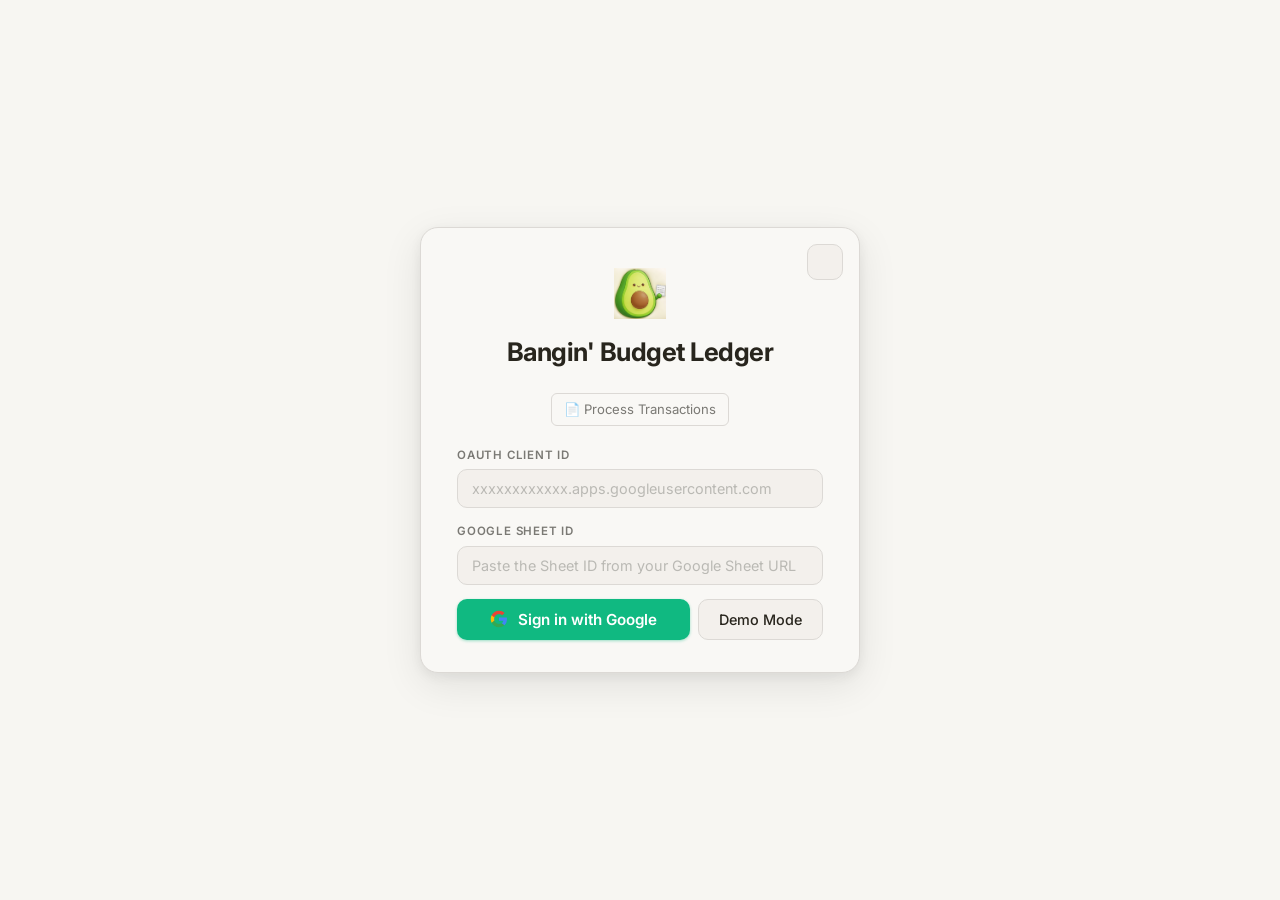
==== commit 7b1b7910: "add window.env back to index.html for setting environment variables" ====
--- a/index.html
+++ b/index.html
@@ -5,6 +5,13 @@
   <meta name="viewport" content="width=device-width, initial-scale=1.0"/>
   <title>BBL</title>
   <link rel="icon" type="image/x-icon" href="./favicon.ico">
+  <script>
+    window.ENV = {
+      CLIENT_ID: "${CLIENT_ID}",
+      SHEET_ID_DATA: "${SHEET_ID_DATA}",
+      DOC_ID_CONFIG: "${DOC_ID_CONFIG}"
+    };
+  </script>
   <script src="https://accounts.google.com/gsi/client" async defer></script>
   <script src="./chart.umd.min.js"></script>
   <link rel="stylesheet" href="./styles.css">
@@ -22,7 +29,6 @@
     <nav class="header-nav">
       <a href="./process.html" class="nav-link">&#x1F4C4; Process Transactions</a>
     </nav>
-    <p>Enter your credentials to connect your Google Sheet</p>
   <div id="config-form">
     <div id="env-status">&#x2713; Env variables found &mdash; values pre-filled</div>
     <div id="config-status">&#x2713; config.json found &mdash; values pre-filled</div>
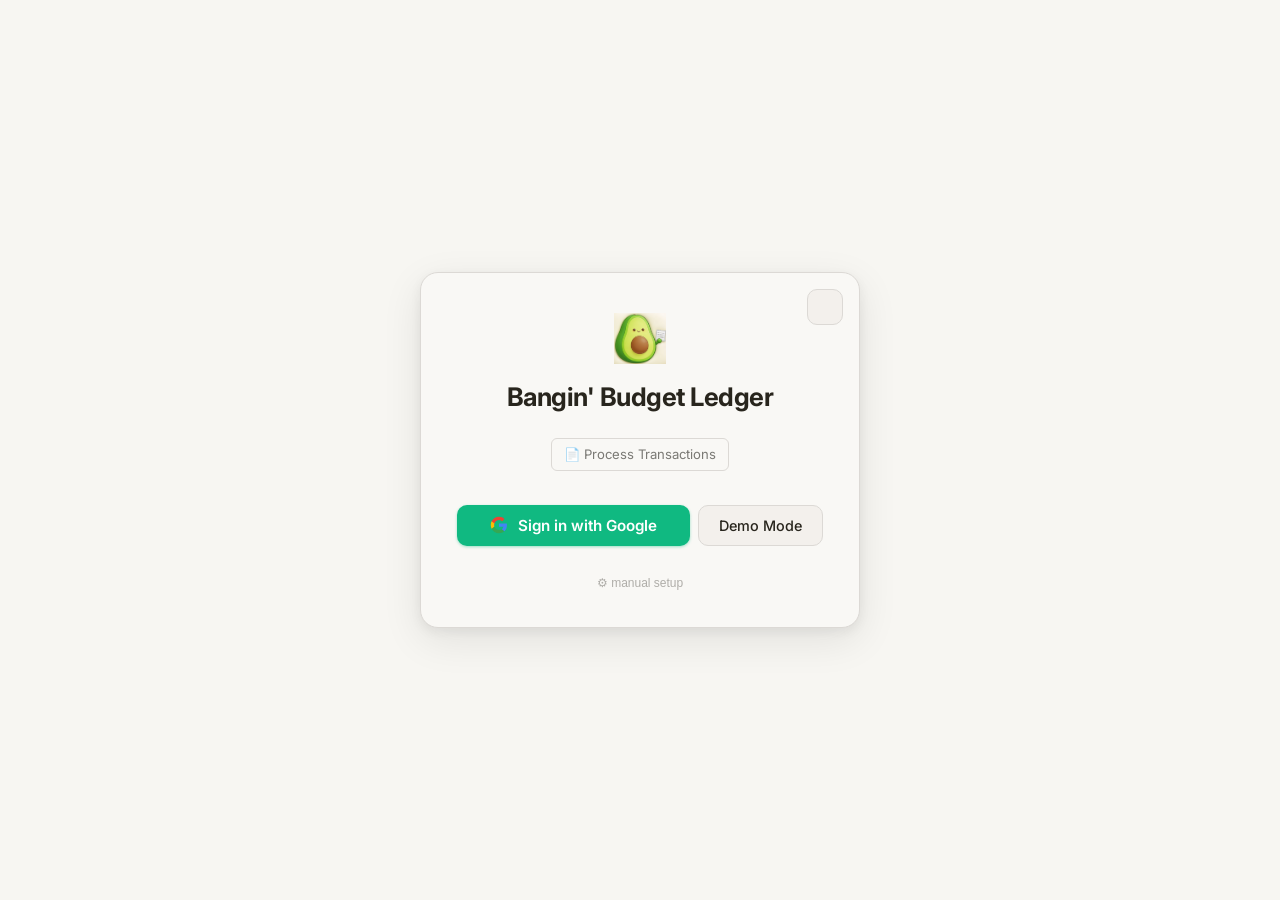
==== commit d2191132: "hide google connection details if prefilled" ====
--- a/index.html
+++ b/index.html
@@ -32,14 +32,16 @@
   <div id="config-form">
     <div id="env-status">&#x2713; Env variables found &mdash; values pre-filled</div>
     <div id="config-status">&#x2713; config.json found &mdash; values pre-filled</div>
+  <div id="manual-settings-panel">
     <div class="field-group">
       <label for="client-id-input">OAuth Client ID</label>
-      <input type="text" id="client-id-input" placeholder="xxxxxxxxxxxx.apps.googleusercontent.com" autocomplete="off" spellcheck="false" />
+      <input type="text" id="client-id-input" placeholder="xxxxxxxxxxxx.apps.googleusercontent.com" autocomplete="off" spellcheck="false"/>
     </div>
     <div class="field-group">
       <label for="sheet-id-input">Google Sheet ID</label>
-      <input type="text" id="sheet-id-input" placeholder="Paste the Sheet ID from your Google Sheet URL" autocomplete="off" spellcheck="false" />
-    </div>
+      <input type="text" id="sheet-id-input" placeholder="Sheet ID from URL" autocomplete="off" spellcheck="false"/>
+    </div>
+  </div>
     <div class="btn-row">
       <button id="signin-btn">
         <svg width="18" height="18" viewBox="0 0 24 24" aria-hidden="true">
@@ -51,6 +53,9 @@
         Sign in with Google
       </button>
       <button id="demo-mode-btn" type="button" class="demo-mode-btn">Demo Mode</button>
+    </div>
+    <div class="manual-settings-hint">
+      <button id="manual-settings-toggle" title="Enter credentials manually">⚙ manual setup</button>
     </div>
     <div id="auth-error"></div>
   </div>
--- a/styles.css
+++ b/styles.css
@@ -112,6 +112,36 @@
   background: var(--bg);
 }
 
+#manual-settings-panel {
+  overflow: hidden;
+  max-height: 0;
+  opacity: 0;
+  transition: max-height 0.3s ease, opacity 0.25s ease;
+  display: flex;
+  flex-direction: column;
+  gap: 14px;
+}
+#manual-settings-panel.open {
+  max-height: 200px;
+  opacity: 1;
+}
+.manual-settings-hint {
+  text-align: center;
+  margin-top: 0.6rem;
+}
+#manual-settings-toggle {
+  background: none;
+  border: none;
+  cursor: pointer;
+  font-size: 0.75rem;
+  opacity: 0.35;
+  color: inherit;
+  transition: opacity 0.2s;
+}
+#manual-settings-toggle:hover {
+  opacity: 0.7;
+}
+
 /* ── Login Card ──────────────────────────────────────────────────────────────── */
 .login-card {
   background: var(--surface);
@@ -358,6 +388,17 @@
   overflow: hidden;
 }
 .user-dropdown-menu.open { display: block; }
+
+/* Mobile positioning fix for user dropdown */
+@media (max-width: 768px) {
+  .user-dropdown-menu {
+    right: auto;
+    left: 0;
+    min-width: 200px;
+    max-width: calc(100vw - 20px);
+  }
+}
+
 .user-dropdown-header { padding: 12px 16px; border-bottom: 1px solid var(--border); }
 .user-dropdown-header .ud-name  { font-size: 0.88rem; font-weight: 600; }
 .user-dropdown-header .ud-email {
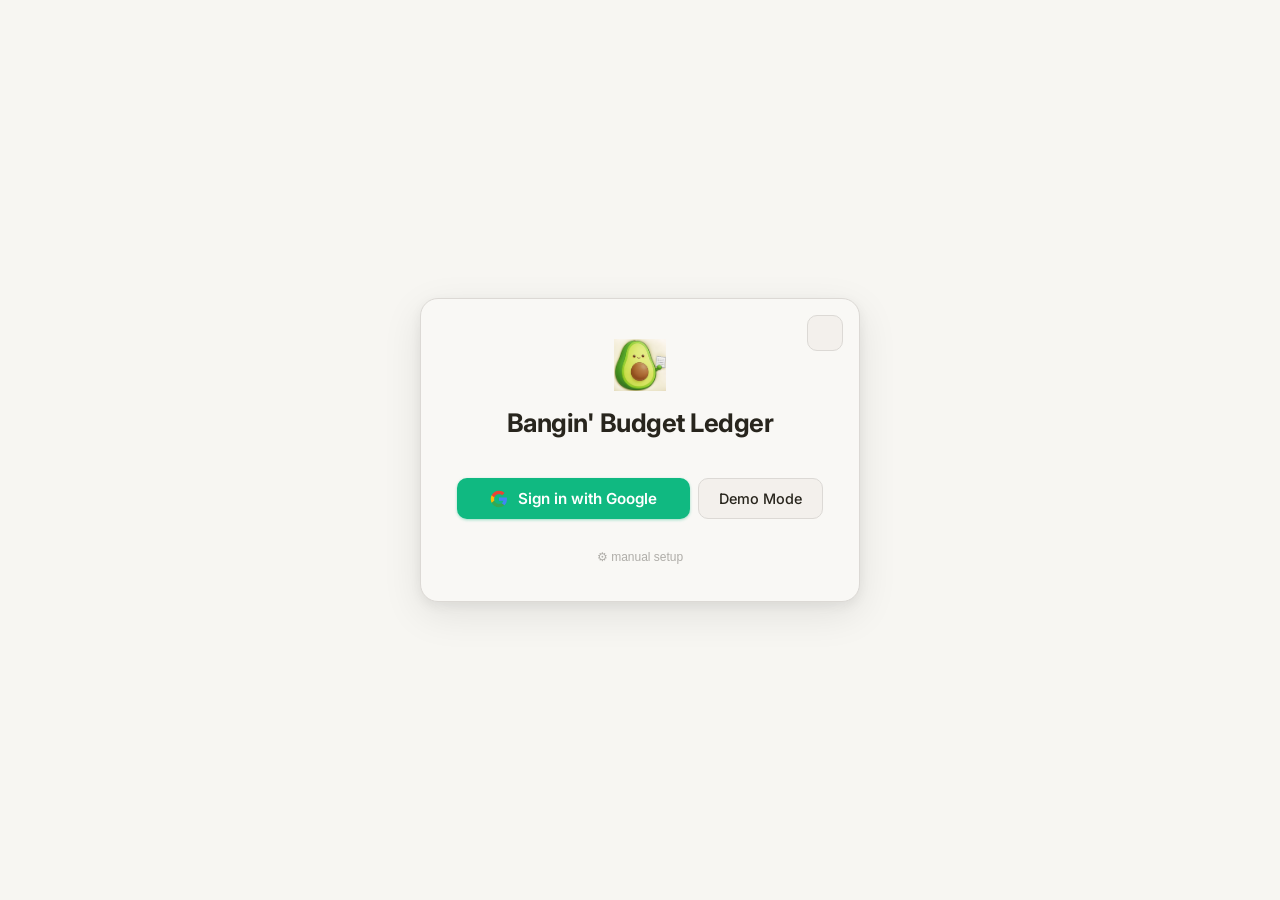
==== commit 71e690dc: "move filter buttons below header" ====
--- a/index.html
+++ b/index.html
@@ -26,9 +26,6 @@
       <img src="./favicon.ico" alt="💰" style="width: 2em; height: 2em; cursor: pointer;" onclick="window.cycleText(this.nextElementSibling, ['Bangin\' Budget Ledger', 'Bad B**** Ledger', 'Broke B**** Ledger', 'BBL'])">
       <span>Bangin' Budget Ledger</span>
     </h1>
-    <nav class="header-nav">
-      <a href="./process.html" class="nav-link">&#x1F4C4; Process Transactions</a>
-    </nav>
   <div id="config-form">
     <div id="env-status">&#x2713; Env variables found &mdash; values pre-filled</div>
     <div id="config-status">&#x2713; config.json found &mdash; values pre-filled</div>
@@ -98,52 +95,20 @@
   <header>
     <h1><img src="./favicon.ico" alt="💰" style="width: 1.2em; height: 1.2em; vertical-align: middle; margin-right: 0.5em; cursor: pointer;" onclick="window.cycleText(this.nextElementSibling, ['Bangin\' Budget Ledger', 'Bad B**** Ledger', 'Broke B**** Ledger', 'BBL'])"><span>Bangin' Budget Ledger</span></h1>
     <div class="header-controls">
-      <div class="multi-select-wrapper" id="year-wrapper">
-        <div class="multi-select-trigger" id="year-trigger">All Years</div>
-        <div class="multi-select-dropdown" id="year-dropdown">
-          <div class="ms-actions">
-            <button class="ms-action-btn" data-ms="year" data-action="all">Select all</button>
-            <button class="ms-action-btn" data-ms="year" data-action="clear">Clear all</button>
-          </div>
-          <div id="year-options"></div>
-        </div>
-      </div>
-      <div class="multi-select-wrapper" id="month-wrapper">
-        <div class="multi-select-trigger" id="month-trigger">All Months</div>
-        <div class="multi-select-dropdown" id="month-dropdown">
-          <div class="ms-actions">
-            <button class="ms-action-btn" data-ms="month" data-action="all">Select all</button>
-            <button class="ms-action-btn" data-ms="month" data-action="clear">Clear all</button>
-          </div>
-          <div id="month-options"></div>
-        </div>
-      </div>
-      <div class="multi-select-wrapper" id="owner-wrapper">
-        <div class="multi-select-trigger" id="owner-trigger">All Owners</div>
-        <div class="multi-select-dropdown" id="owner-dropdown">
-          <input class="ms-search" id="owner-search" type="text" placeholder="Search&#x2026;" />
-          <div class="ms-actions">
-            <button class="ms-action-btn" data-ms="owner" data-action="all">Select all</button>
-            <button class="ms-action-btn" data-ms="owner" data-action="clear">Clear all</button>
-          </div>
-          <div id="owner-options"></div>
-        </div>
-      </div>
-      <div class="multi-select-wrapper" id="cat-wrapper">
-        <div class="multi-select-trigger" id="cat-trigger">All Categories</div>
-        <div class="multi-select-dropdown" id="cat-dropdown">
-          <input class="ms-search" id="cat-search" type="text" placeholder="Search&#x2026;" />
-          <div class="ms-actions">
-            <button class="ms-action-btn" data-ms="cat" data-action="all">Select all</button>
-            <button class="ms-action-btn" data-ms="cat" data-action="clear">Clear all</button>
-          </div>
-          <div id="cat-options"></div>
-        </div>
-      </div>
       <button class="ctrl-btn" id="cat-type-btn">&#x2699;&#xFE0F; Categories</button>
-      <button class="ctrl-btn" id="refresh-btn">&#x27F3; Refresh</button>
+      <a href="./process.html" class="ctrl-btn" id="process-link" title="Process Transactions" aria-label="Process Transactions"><svg width="15" height="15" viewBox="0 0 24 24" fill="none" stroke="currentColor" stroke-width="2" aria-hidden="true">
+            <path d="M13 2H6a2 2 0 0 0-2 2v16a2 2 0 0 0 2 2h12a2 2 0 0 0 2-2V9z"/>
+            <polyline points="13 2 13 9 20 9"/>
+            <line x1="7" y1="13" x2="17" y2="13"/>
+            <line x1="7" y1="17" x2="17" y2="17"/>
+            <line x1="7" y1="9" x2="10" y2="9"/>
+          </svg></a>
+      <button class="ctrl-btn" id="refresh-btn" title="Refresh data" aria-label="Refresh data"><svg width="15" height="15" viewBox="0 0 24 24" fill="none" stroke="currentColor" stroke-width="2.5" aria-hidden="true">
+            <polyline points="23 4 23 10 17 10"/>
+            <path d="M20.49 15a9 9 0 1 1-2.12-9.36L23 10"/>
+          </svg></button>
       <button class="theme-toggle" data-theme-toggle aria-label="Toggle theme"></button>
-      <div class="user-menu" id="user-menu">
+            <div class="user-menu" id="user-menu">
         <button class="user-menu-btn" id="user-menu-btn" aria-haspopup="true" aria-expanded="false">
           <div class="user-avatar-circle" id="user-avatar">
             <span id="user-initials">?</span>
@@ -173,6 +138,51 @@
       </div>
     </div>
   </header>
+
+  <div class="filter-bar">
+      <div class="multi-select-wrapper" id="year-wrapper">
+        <div class="multi-select-trigger" id="year-trigger">All Years</div>
+        <div class="multi-select-dropdown" id="year-dropdown">
+          <div class="ms-actions">
+            <button class="ms-action-btn" data-ms="year" data-action="all">Select all</button>
+            <button class="ms-action-btn" data-ms="year" data-action="clear">Clear all</button>
+          </div>
+          <div id="year-options"></div>
+        </div>
+      </div>
+      <div class="multi-select-wrapper" id="month-wrapper">
+        <div class="multi-select-trigger" id="month-trigger">All Months</div>
+        <div class="multi-select-dropdown" id="month-dropdown">
+          <div class="ms-actions">
+            <button class="ms-action-btn" data-ms="month" data-action="all">Select all</button>
+            <button class="ms-action-btn" data-ms="month" data-action="clear">Clear all</button>
+          </div>
+          <div id="month-options"></div>
+        </div>
+      </div>
+      <div class="multi-select-wrapper" id="owner-wrapper">
+        <div class="multi-select-trigger" id="owner-trigger">All Owners</div>
+        <div class="multi-select-dropdown" id="owner-dropdown">
+          <input class="ms-search" id="owner-search" type="text" placeholder="Search&#x2026;" />
+          <div class="ms-actions">
+            <button class="ms-action-btn" data-ms="owner" data-action="all">Select all</button>
+            <button class="ms-action-btn" data-ms="owner" data-action="clear">Clear all</button>
+          </div>
+          <div id="owner-options"></div>
+        </div>
+      </div>
+      <div class="multi-select-wrapper" id="cat-wrapper">
+        <div class="multi-select-trigger" id="cat-trigger">All Categories</div>
+        <div class="multi-select-dropdown" id="cat-dropdown">
+          <input class="ms-search" id="cat-search" type="text" placeholder="Search&#x2026;" />
+          <div class="ms-actions">
+            <button class="ms-action-btn" data-ms="cat" data-action="all">Select all</button>
+            <button class="ms-action-btn" data-ms="cat" data-action="clear">Clear all</button>
+          </div>
+          <div id="cat-options"></div>
+        </div>
+      </div>
+  </div>
 
   <!-- KPIs -->
   <div class="kpi-grid">
